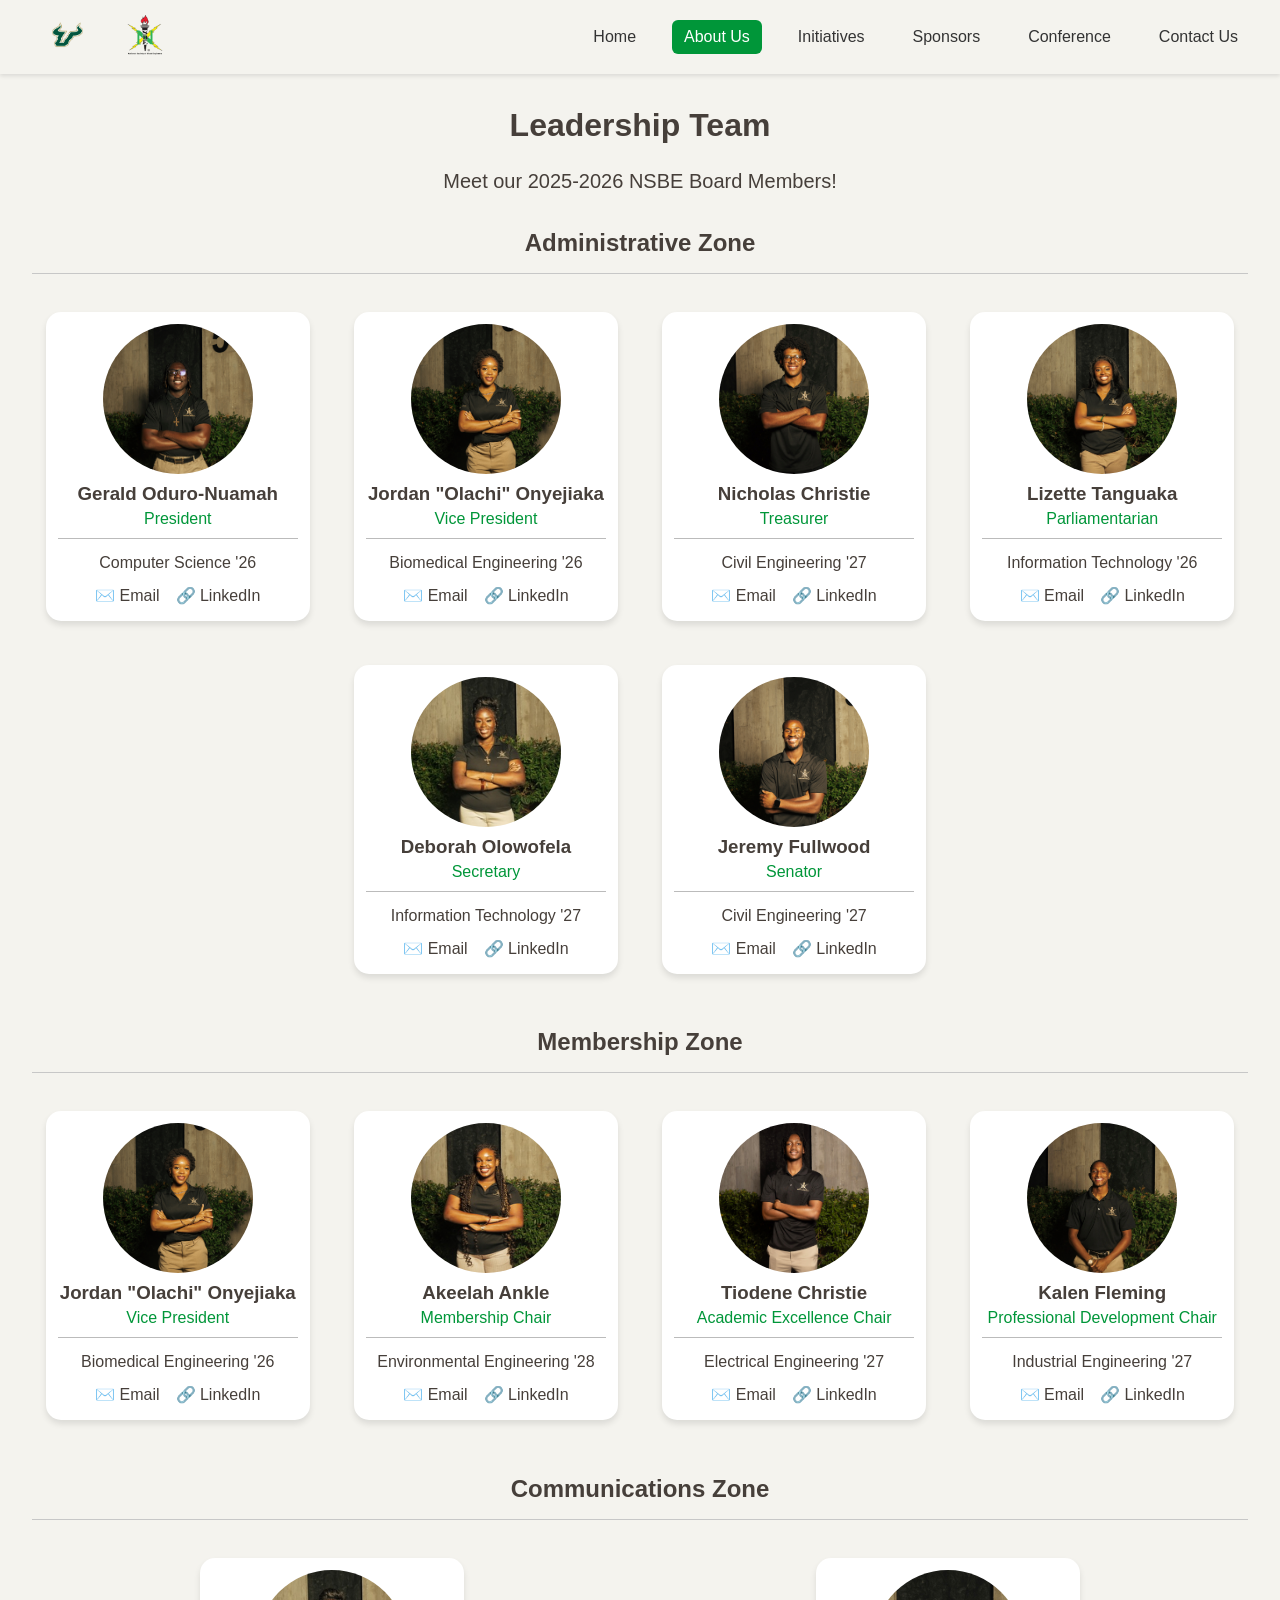
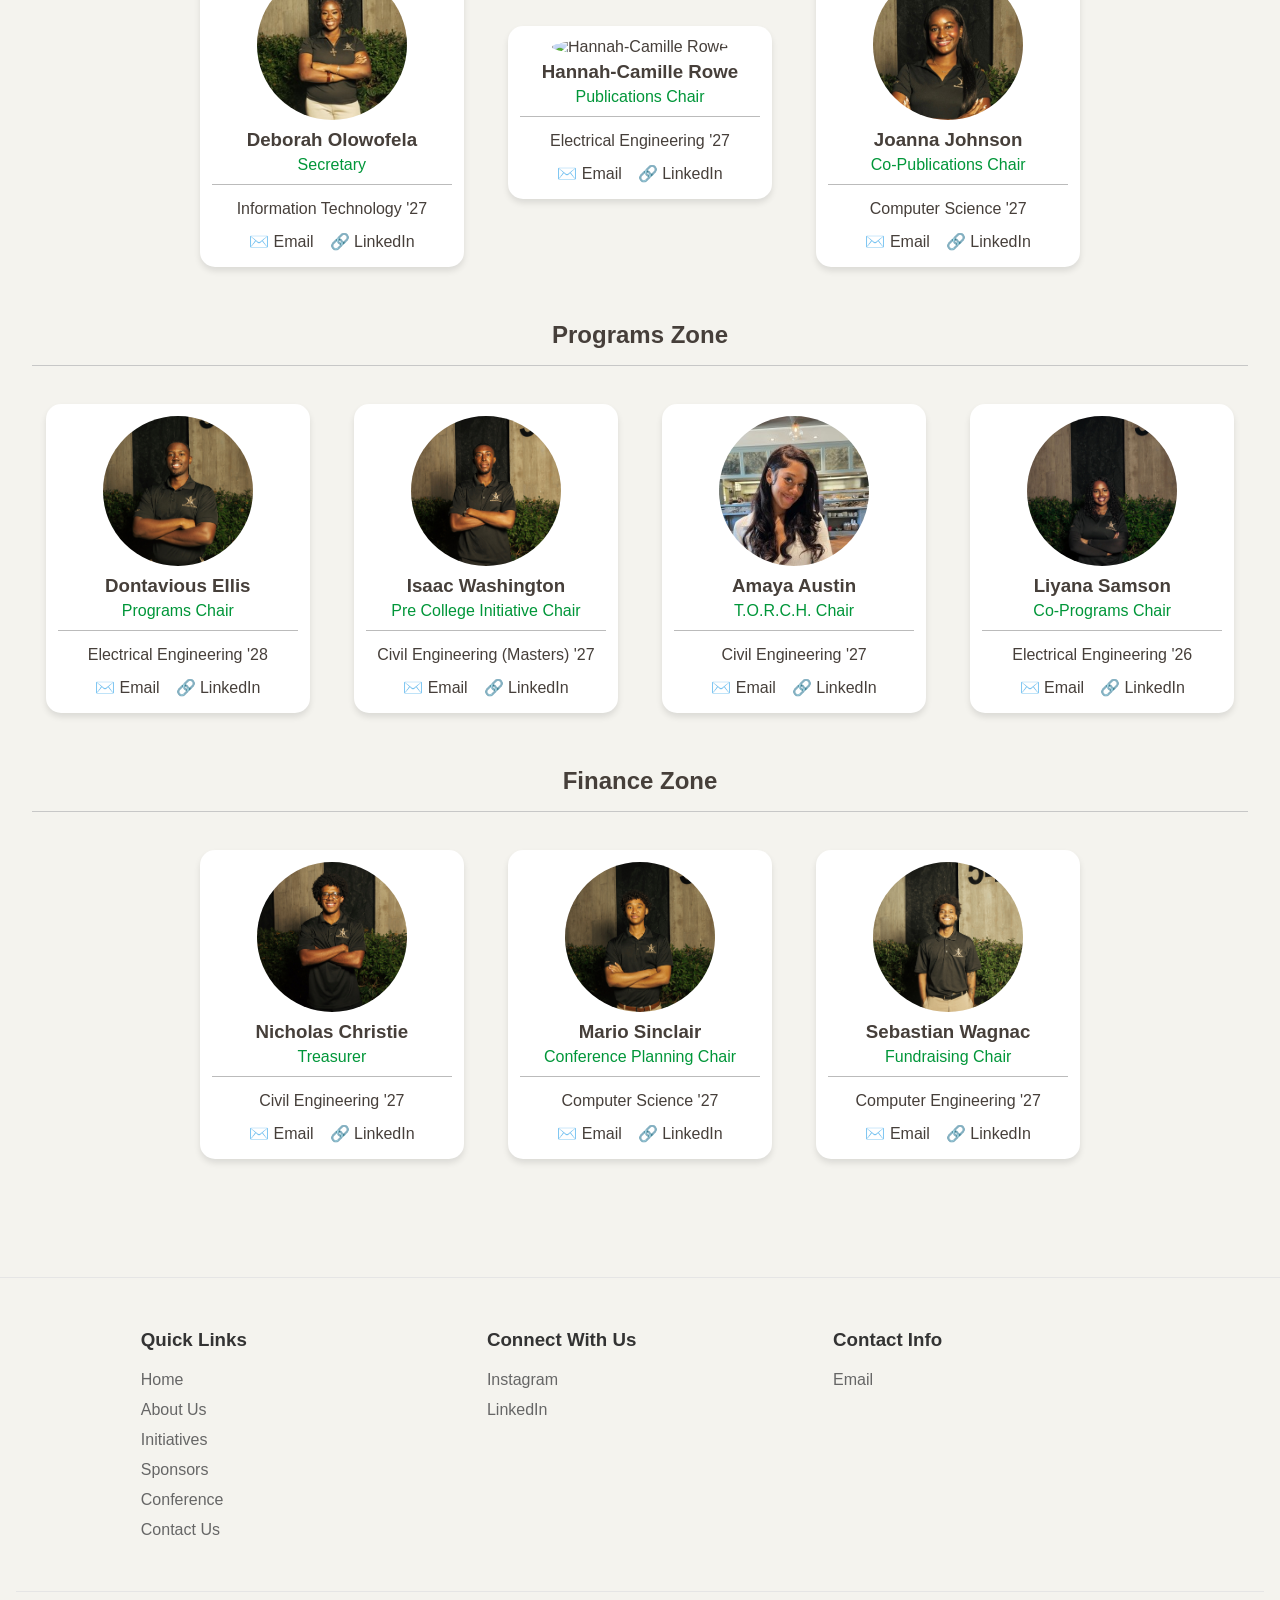
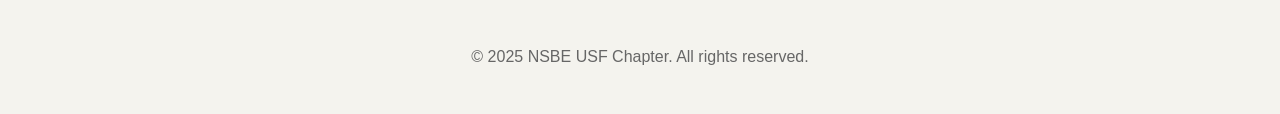
==== about/index.html @ 12976d5d "Initialize USF NSBE website" ====
<!DOCTYPE html>
<html lang="en">
<head>
    <meta charset="UTF-8">
    <meta name="viewport" content="width=device-width, initial-scale=1.0">
    <meta name="description" content="Meet the dedicated leadership team of USF NSBE chapter. Learn about our executive board members, their backgrounds, and commitment to fostering engineering excellence and community impact.">
    <title>About Us | USF NSBE</title>
    
    <!-- Essential SEO Meta Tags -->
    <meta name="keywords" content="USF NSBE leadership, NSBE executive board, University of South Florida engineering, black engineers leadership, engineering student organization, Tampa Bay engineering students, NSBE chapter officers">
    <meta name="author" content="USF NSBE Chapter">
    <meta name="robots" content="index, follow">
    
    <!-- Open Graph Tags for Social Media -->
    <meta property="og:title" content="About Us | USF NSBE">
    <meta property="og:description" content="Meet the dedicated leadership team of USF NSBE chapter. Learn about our executive board members, their backgrounds, and commitment to fostering engineering excellence and community impact.">
    <meta property="og:image" content="https://www.usfnsbe.com/images/nsbelogo.png">
    <meta property="og:url" content="https://www.usfnsbe.com/about/">
    <meta property="og:type" content="website">
    <meta property="og:site_name" content="USF NSBE">
    
    <link rel="stylesheet" href="../css/style.css">
    <link rel="icon" href="../images/nsbelogo.png">
    <link rel="canonical" href="https://www.usfnsbe.com/about/">
</head>
<body>

    <!-- Skip Navigation for Accessibility -->
    <a href="#main-content" class="skip-link">Skip to main content</a>

    <!-- Header with Navigation -->
    <header>
        <div class="logo">
            <a href="/" aria-label="Go to USF NSBE homepage"><img src="../images/usflogo.png" alt="University of South Florida Logo" fetchpriority="high"></a>
        </div>
        <div class="logo">
            <a href="/" aria-label="Go to USF NSBE homepage"><img src="../images/nsbelogo.png" alt="National Society of Black Engineers Logo" fetchpriority="high"></a>
        </div>
        <nav aria-label="Main navigation">
            <ul class="desktop-nav">
                <li><a href="/">Home</a></li>
                <li><a href="/about/" class="active" aria-current="page">About Us</a></li>
                <li><a href="/initiatives/">Initiatives</a></li>
                <li><a href="/sponsors/">Sponsors</a></li>
                <li><a href="/conference/">Conference</a></li>
                <li><a href="/contact/">Contact Us</a></li>
            </ul>

            <div class="mobile-menu-toggle" id="burgerToggle" role="button" aria-label="Toggle navigation menu" tabindex="0" aria-expanded="false">
                <div class="hamburger-lines">
                    <span class="line line-top"></span>
                    <span class="line line-middle"></span>
                    <span class="line line-bottom"></span>
                </div>
            </div>

            <div class="nav-menu" id="mobileMenu" aria-hidden="true">
                <ul>
                    <li><a href="/">Home</a></li>
                    <li><a href="/about/" class="active" aria-current="page">About Us</a></li>
                    <li><a href="/initiatives/">Initiatives</a></li>
                    <li><a href="/sponsors/">Sponsors</a></li>
                    <li><a href="/conference/">Conference</a></li>
                    <li><a href="/contact/">Contact Us</a></li>
                </ul>
            </div>
        </nav>
    </header>

    <!-- Team Members -->
    <main id="main-content">
        <section class="team" aria-label="USF NSBE Leadership Team">
            <div class="team-heading">
                <h1>Leadership Team</h1>
                <p class="heading">Meet our 2025-2026 NSBE Board Members!</p>
            </div>
            <div class="team-container">
                <h2 class="zone-title">Administrative Zone</h2>
                <div class="zone" role="region" aria-label="Administrative Leadership">  
                    <div class="team-member lead">
                        <div class="member-image">
                            <img src="images/1.jpg" alt="Gerald Oduro-Nuamah" class="member-img" loading="lazy">
                        </div>
                        <div class="member-info">
                            <h3 class="member-name">Gerald Oduro-Nuamah</h3>
                            <p class="member-title">President</p>
                            <p class="member-bio">
                                Computer Science '26
                            </p>        
                            <div class="member-icons">
                                <a href="mailto:president.usf.nsbe@gmail.com" aria-label="Email Gerald Oduro-Nuamah">
                                    <div class="member-icon">✉️ Email</div>
                                </a>
                                <a href="https://www.linkedin.com/in/geraldoduro/" target="_blank" rel="noopener noreferrer" aria-label="Gerald Oduro-Nuamah's LinkedIn profile">
                                    <div class="member-icon">🔗 LinkedIn</div>
                                </a>
                            </div>
                        </div>  
                    </div>
                    <div class="team-member">
                        <div class="member-image">
                            <img src="images/3.jpg" alt="Jordan Onyejiaka" class="member-img" loading="lazy">
                        </div>
                        <div class="member-info">
                            <h3 class="member-name">Jordan "Olachi" Onyejiaka</h3>
                            <p class="member-title">Vice President</p>
                            <p class="member-bio">
                                Biomedical Engineering '26
                            </p>
                            <div class="member-icons">
                                <a href="mailto:vicepresident.usf.nsbe@gmail.com" aria-label="Email Olachi Onyejiaka">
                                    <div class="member-icon">✉️ Email</div>
                                </a>
                                <a href="https://www.linkedin.com/in/jordanonyejiaka/" target="_blank" rel="noopener noreferrer" aria-label="Olachi Onyejiaka's LinkedIn profile">
                                    <div class="member-icon">🔗 LinkedIn</div>
                                </a>
                            </div>     
                        </div>
                    </div>
                    <div class="team-member">
                        <div class="member-image">
                            <img src="images/4.jpg" alt="Nicholas Christie" class="member-img" loading="lazy">
                        </div>
                        <div class="member-info">
                            <h3 class="member-name">Nicholas Christie</h3>
                            <p class="member-title">Treasurer</p>
                            <p class="member-bio">
                                Civil Engineering '27 
                            </p>  
                            <div class="member-icons">
                                <a href="mailto:treasurer.usf.nsbe@gmail.com" aria-label="Email Nicholas Christie">
                                    <div class="member-icon">✉️ Email</div>
                                </a>
                                <a href="https://www.linkedin.com/in/-nicholas-christie-/" target="_blank" rel="noopener noreferrer" aria-label="Nicholas Christie's LinkedIn profile">
                                    <div class="member-icon">🔗 LinkedIn</div>
                                </a>
                            </div>         
                        </div>  
                    </div>
                    <div class="team-member">
                        <div class="member-image">
                            <img src="images/5.jpg" alt="Lizette Tanguaka" class="member-img" loading="lazy">
                        </div>
                        <div class="member-info">
                            <h3 class="member-name">Lizette Tanguaka</h3>
                            <p class="member-title">Parliamentarian</p>
                            <p class="member-bio">
                                Information Technology '26
                            </p>  
                            <div class="member-icons">
                                <a href="mailto:parliamentarian.usf.nsbe@gmail.com" aria-label="Email Lizette Tanguaka">
                                    <div class="member-icon">✉️ Email</div>
                                </a>
                                <a href="https://www.linkedin.com/in/lizettetanguaka/" target="_blank" rel="noopener noreferrer" aria-label="Lizette Tanguaka's LinkedIn profile">
                                    <div class="member-icon">🔗 LinkedIn</div>
                                </a>
                            </div>      
                        </div>  
                    </div>
                    <div class="team-member">
                        <div class="member-image">
                            <img src="images/14.jpeg" alt="Deborah Olowofela" class="member-img" loading="lazy">
                        </div>
                        <div class="member-info">
                            <h3 class="member-name">Deborah Olowofela</h3>
                            <p class="member-title">Secretary</p>
                            <p class="member-bio">
                                Information Technology '27 
                            </p>  
                            <div class="member-icons">
                                <a href="mailto:secretary.usf.nsbe@gmail.com" aria-label="Email Deborah Olowofela">
                                    <div class="member-icon">✉️ Email</div>
                                </a>
                                <a href="https://www.linkedin.com/in/deboraholowofela/" target="_blank" rel="noopener noreferrer" aria-label="Deborah Olowofela's LinkedIn profile">
                                    <div class="member-icon">🔗 LinkedIn</div>
                                </a>
                            </div>          
                        </div>  
                    </div>
                    <div class="team-member">
                        <div class="member-image">
                            <img src="images/6.jpg" alt="Jeremy Fullwood" class="member-img" loading="lazy">
                        </div>
                        <div class="member-info">
                            <h3 class="member-name">Jeremy Fullwood</h3>
                            <p class="member-title">Senator</p>
                            <p class="member-bio">
                                Civil Engineering '27
                            </p>      
                            <div class="member-icons">
                                <a href="mailto:mccambassador.usf.nsbe@gmail.com" aria-label="Email Jeremy Fullwood">
                                    <div class="member-icon">✉️ Email</div>
                                </a>
                                <a href="https://www.linkedin.com/in/jeremy-fullwood-5608a6247/" target="_blank" rel="noopener noreferrer" aria-label="Jeremy Fullwood's LinkedIn profile">
                                    <div class="member-icon">🔗 LinkedIn</div>
                                </a>
                            </div>              
                        </div>  
                    </div>
                </div>
                <h2 class="zone-title">Membership Zone</h2>
                <div class="zone" role="region" aria-label="Membership Leadership">
                    <div class="team-member lead">
                        <div class="member-image">
                            <img src="images/3.jpg" alt="Olachi Onyejiaka" class="member-img" loading="lazy">
                        </div>
                        <div class="member-info">
                            <h3 class="member-name">Jordan "Olachi" Onyejiaka</h3>
                            <p class="member-title">Vice President</p>
                            <p class="member-bio">
                                Biomedical Engineering '26
                            </p>
                            <div class="member-icons">
                                <a href="mailto:vicepresident.usf.nsbe@gmail.com" aria-label="Email Olachi Onyejiaka">
                                    <div class="member-icon">✉️ Email</div>
                                </a>
                                <a href="https://www.linkedin.com/in/jordanonyejiaka/" target="_blank" rel="noopener noreferrer" aria-label="Olachi Onyejiaka's LinkedIn profile">
                                    <div class="member-icon">🔗 LinkedIn</div>
                                </a>
                            </div>     
                        </div>
                    </div>
                    <div class="team-member">
                        <div class="member-image">
                            <img src="images/8.jpeg" alt="Akeelah Ankle" class="member-img" loading="lazy">
                        </div>
                        <div class="member-info">
                            <h3 class="member-name">Akeelah Ankle</h3>
                            <p class="member-title">Membership Chair</p>
                            <p class="member-bio">
                                Environmental Engineering '28
                            </p>   
                            <div class="member-icons">
                                <a href="mailto:membership.usf.nsbe@gmail.com" aria-label="Email Akeelah Ankle">
                                    <div class="member-icon">✉️ Email</div>
                                </a>
                                <a href="https://www.linkedin.com/in/akeelah-ankle-3390b934b/" target="_blank" rel="noopener noreferrer" aria-label="Akeelah Ankle's LinkedIn profile">
                                    <div class="member-icon">🔗 LinkedIn</div>
                                </a>
                            </div>
                        </div>  
                    </div>
                    <div class="team-member">
                        <div class="member-image">
                            <img src="images/15.jpg" alt="Tiodene Christie" class="member-img" loading="lazy">
                        </div>
                        <div class="member-info">
                            <h3 class="member-name">Tiodene Christie</h3>
                            <p class="member-title">Academic Excellence Chair</p>
                            <p class="member-bio">
                                Electrical Engineering '27 
                            </p>        
                            <div class="member-icons">
                                <a href="mailto:academicexcellence.usf.nsbe@gmail.com" aria-label="Email Tiodene Christie">
                                    <div class="member-icon">✉️ Email</div>
                                </a>
                                <a href="https://www.linkedin.com/in/tiodene-christie-b55aa1294/" target="_blank" rel="noopener noreferrer" aria-label="Tiodene Christie's LinkedIn profile">
                                    <div class="member-icon">🔗 LinkedIn</div>
                                </a>
                            </div>             
                        </div>  
                    </div>
                    <div class="team-member">
                        <div class="member-image">
                            <img src="images/9.jpg" alt="Kalen Fleming" class="member-img" loading="lazy">
                        </div>
                        <div class="member-info">
                            <h3 class="member-name">Kalen Fleming</h3>
                            <p class="member-title">Professional Development Chair</p>
                            <p class="member-bio">
                                Industrial Engineering '27
                            </p> 
                            <div class="member-icons">
                                <a href="mailto:professional.devchair.usf.nsbe@gmail.com" aria-label="Email Kalen Fleming">
                                    <div class="member-icon">✉️ Email</div>
                                </a>
                                <a href="https://www.linkedin.com/in/kalenfleming/" target="_blank" rel="noopener noreferrer" aria-label="Kalen Fleming's LinkedIn profile">
                                    <div class="member-icon">🔗 LinkedIn</div>
                                </a>
                            </div>              
                        </div>  
                    </div> 
                </div>
                <h2 class="zone-title">Communications Zone</h2>
                <div class="zone" role="region" aria-label="Communications Leadership">
                    <div class="team-member lead">
                        <div class="member-image">
                            <img src="images/14.jpeg" alt="Deborah Olowofela" class="member-img" loading="lazy">
                        </div>
                        <div class="member-info">
                            <h3 class="member-name">Deborah Olowofela</h3>
                            <p class="member-title">Secretary</p>
                            <p class="member-bio">
                                Information Technology '27 
                            </p>  
                            <div class="member-icons">
                                <a href="mailto:secretary.usf.nsbe@gmail.com" aria-label="Email Deborah Olowofela">
                                    <div class="member-icon">✉️ Email</div>
                                </a>
                                <a href="https://www.linkedin.com/in/deboraholowofela/" target="_blank" rel="noopener noreferrer" aria-label="Deborah Olowofela's LinkedIn profile">
                                    <div class="member-icon">🔗 LinkedIn</div>
                                </a>
                            </div>          
                        </div>  
                    </div>
                    <div class="team-member">
                        <div class="member-image">
                            <img src="images/13.jpeg" alt="Hannah-Camille Rowe" class="member-img" loading="lazy">
                        </div>
                        <div class="member-info">
                            <h3 class="member-name">Hannah-Camille Rowe</h3>
                            <p class="member-title">Publications Chair</p>
                            <p class="member-bio">
                                Electrical Engineering '27
                            </p>   
                            <div class="member-icons">
                                <a href="mailto:publications.usf.nsbe@gmail.com" aria-label="Email Hannah-Camille Rowe">
                                    <div class="member-icon">✉️ Email</div>
                                </a>
                                <a href="https://www.linkedin.com/in/hannah-camillerowe/" target="_blank" rel="noopener noreferrer" aria-label="Hannah-Camille Rowe's LinkedIn profile">
                                    <div class="member-icon">🔗 LinkedIn</div>
                                </a>
                            </div>
                        </div>  
                    </div>
                    <div class="team-member">
                        <div class="member-image">
                            <img src="images/16.jpeg" alt="Joanna Johnson" class="member-img" loading="lazy">
                        </div>
                        <div class="member-info">
                            <h3 class="member-name">Joanna Johnson</h3>
                            <p class="member-title">Co-Publications Chair</p>
                            <p class="member-bio">
                                Computer Science '27
                            </p>
                            <div class="member-icons">
                                <a href="mailto:publications.usf.nsbe@gmail.com" aria-label="Email Joanna Johnson">
                                    <div class="member-icon">✉️ Email</div>
                                </a>
                                <a href="https://www.linkedin.com/in/joanna-j-2b6681280/" target="_blank" rel="noopener noreferrer" aria-label="Joanna Johnson's LinkedIn profile">
                                    <div class="member-icon">🔗 LinkedIn</div>
                                </a>
                            </div>
                        </div>  
                    </div>
                </div>
                <h2 class="zone-title">Programs Zone</h2>
                <div class="zone" role="region" aria-label="Programs Leadership">
                    <div class="team-member lead">
                        <div class="member-image">
                            <img src="./images/10.jpg" alt="Dontavious Ellis" class="member-img" loading="lazy">
                        </div>
                        <div class="member-info">
                            <h3 class="member-name">Dontavious Ellis</h3>
                            <p class="member-title">Programs Chair</p>
                            <p class="member-bio">
                                Electrical Engineering '28
                            </p>   
                            <div class="member-icons">
                                <a href="mailto:programs.usf.nsbe@gmail.com" aria-label="Email Dontavious Ellis">
                                    <div class="member-icon">✉️ Email</div>
                                </a>
                                <a href="https://www.linkedin.com/in/dontavious-ellis-62454631b/" target="_blank" rel="noopener noreferrer" aria-label="Dontavious Ellis's LinkedIn profile">
                                    <div class="member-icon">🔗 LinkedIn</div>
                                </a>
                            </div>                
                        </div>  
                    </div>                    
                    <div class="team-member">
                        <div class="member-image">
                            <img src="images/2.jpg" alt="Isaac Washington" class="member-img" loading="lazy">
                        </div>
                        <div class="member-info">
                            <h3 class="member-name">Isaac Washington</h3>
                            <p class="member-title">Pre College Initiative Chair</p>
                            <p class="member-bio">
                                Civil Engineering (Masters) '27 
                            </p>
                            <div class="member-icons">
                                <a href="mailto:pci.usf.nsbe@gmail.com" aria-label="Email Isaac Washington">
                                    <div class="member-icon">✉️ Email</div>
                                </a>
                                <a href="https://www.linkedin.com/in/isaacbw/" target="_blank" rel="noopener noreferrer" aria-label="Isaac Washington's LinkedIn profile">
                                    <div class="member-icon">🔗 LinkedIn</div>
                                </a>
                            </div>
                        </div>  
                    </div>
                    <div class="team-member">
                        <div class="member-image">
                            <img src="images/11.jpg" alt="Amaya Austin" class="member-img" loading="lazy">
                        </div>
                        <div class="member-info">
                            <h3 class="member-name">Amaya Austin</h3>
                            <p class="member-title">T.O.R.C.H. Chair</p>
                            <p class="member-bio">
                                Civil Engineering '27
                            </p>             
                            <div class="member-icons">
                                <a href="mailto:Torch.usf.nsbe@gmail.com" aria-label="Email Amaya Austin">
                                    <div class="member-icon">✉️ Email</div>
                                </a>
                                <a href="https://www.linkedin.com/in/amaya-austin-077a0a267/" target="_blank" rel="noopener noreferrer" aria-label="Amaya Austin's LinkedIn profile">
                                    <div class="member-icon">🔗 LinkedIn</div>
                                </a>
                            </div>        
                        </div>  
                    </div>
                    <div class="team-member">
                        <div class="member-image">
                            <img src="images/17.jpg" alt="Liyana Samson" class="member-img" loading="lazy">
                        </div>
                        <div class="member-info">
                            <h3 class="member-name">Liyana Samson</h3>
                            <p class="member-title">Co-Programs Chair</p>
                            <p class="member-bio">
                                Electrical Engineering '26
                            </p>   
                            <div class="member-icons">
                                <a href="mailto:program.usf.nsbe@gmail.com" aria-label="Email Liyana Samson">
                                    <div class="member-icon">✉️ Email</div>
                                </a>
                                <a href="" aria-label="Liyana Samson's LinkedIn profile">
                                    <div class="member-icon">🔗 LinkedIn</div>
                                </a>
                            </div>          
                        </div>  
                    </div>     
                </div>
                </div>
                <h2 class="zone-title">Finance Zone</h2>
                <div class="zone" role="region" aria-label="Finance Leadership">
                    <div class="team-member lead">
                        <div class="member-image">
                            <img src="images/4.jpg" alt="Nicholas Christie" class="member-img" loading="lazy">
                        </div>
                        <div class="member-info">
                            <h3 class="member-name">Nicholas Christie</h3>
                            <p class="member-title">Treasurer</p>
                            <p class="member-bio">
                                Civil Engineering '27 
                            </p>  
                            <div class="member-icons">
                                <a href="mailto:treasurer.usf.nsbe@gmail.com" aria-label="Email Nicholas Christie">
                                    <div class="member-icon">✉️ Email</div>
                                </a>
                                <a href="https://www.linkedin.com/in/-nicholas-christie-/" target="_blank" rel="noopener noreferrer" aria-label="Nicholas Christie's LinkedIn profile">
                                    <div class="member-icon">🔗 LinkedIn</div>
                                </a>
                            </div>         
                        </div>  
                    </div>
                    <div class="team-member">
                        <div class="member-image">
                            <img src="images/7.jpg" alt="Mario Sinclair" class="member-img" loading="lazy">
                        </div>
                        <div class="member-info">
                            <h3 class="member-name">Mario Sinclair</h3>
                            <p class="member-title">Conference Planning Chair</p>
                            <p class="member-bio">
                                Computer Science '27
                            </p>           
                            <div class="member-icons">
                                <a href="mailto:conferenceplanning.usf.nsbe@gmail.com" aria-label="Email Mario Sinclair">
                                    <div class="member-icon">✉️ Email</div>
                                </a>
                                <a href="https://www.linkedin.com/in/mario-sinclair/" target="_blank" rel="noopener noreferrer" aria-label="Mario Sinclair's LinkedIn profile">
                                    <div class="member-icon">🔗 LinkedIn</div>
                                </a>
                            </div>         
                        </div>  
                    </div>
                    <div class="team-member">
                        <div class="member-image">
                            <img src="images/12.jpg" alt="Sebastian Wagnac" class="member-img" loading="lazy">
                        </div>
                        <div class="member-info">
                            <h3 class="member-name">Sebastian Wagnac</h3>
                            <p class="member-title">Fundraising Chair</p>
                            <p class="member-bio">
                                Computer Engineering '27 
                            </p>  
                            <div class="member-icons">
                                <a href="mailto:fundraisingchair.usf.nsbe@gmail.com" aria-label="Email Sebastian Wagnac">
                                    <div class="member-icon">✉️ Email</div>
                                </a>
                                <a href="https://www.linkedin.com/in/sebastianwagnac1/" target="_blank" rel="noopener noreferrer" aria-label="Sebastian Wagnac's LinkedIn profile">
                                    <div class="member-icon">🔗 LinkedIn</div>
                                </a>
                            </div>         
                        </div>  
                    </div>
                </div>
            </section>

    </main>

    <footer class="modern-footer">
        <div class="footer-container">
            <div class="footer-section">
                <h3>Quick Links</h3>
                <ul>
                    <li><a href="/">Home</a></li>
                    <li><a href="/about/" class="active" aria-current="page">About Us</a></li>
                    <li><a href="/initiatives/">Initiatives</a></li>
                    <li><a href="/sponsors/">Sponsors</a></li>
                    <li><a href="/conference/">Conference</a></li>
                    <li><a href="/contact/">Contact Us</a></li>
                </ul>
            </div>
            
            <div class="footer-section">
                <h3>Connect With Us</h3>
                <div class="social-links">
                    <a href="https://www.instagram.com/usfnsbe" target="_blank" rel="noopener noreferrer" class="social-link" aria-label="Follow us on Instagram">
                        <span>Instagram</span>
                    </a>
                    <a href="https://www.linkedin.com/company/nsbe-usf-chapter" target="_blank" rel="noopener noreferrer" class="social-link" aria-label="Connect with us on LinkedIn">
                        <span>LinkedIn</span>
                    </a>
                </div>
            </div>
    
            <div class="footer-section">
                <h3>Contact Info</h3>
                <div class="contact-details">
                    <a href="mailto:vicepresident.usf.nsbe@gmail.com" target="_blank" rel="noopener noreferrer" class="social-link" aria-label="Email us">
                        <span>Email</span>
                    </a>
                </div>
            </div>
        </div>
        <div class="footer-bottom">
            <p>&copy; 2025 NSBE USF Chapter. All rights reserved.</p>
        </div>
    </footer>
    <script src="/js/menu.js" defer></script>
</body>
</html>
---- css/style.css ----
@import url('https://fonts.googleapis.com/css2?family=Inter:wght@400;500;600;700&display=swap');

/* General Styles */
html {
    font-size: 16px;
}

p {
    font-size: 1rem;
}

h1 {
    font-size: 2rem;
}

h2 {
    font-size: 1.5rem;
}

body {
    margin: 0;
    padding: 0;
    font-family: 'Roboto', -apple-system, BlinkMacSystemFont, 'Segoe UI', 'Oxygen', 'Ubuntu', 'Cantarell', 'Fira Sans', 'Droid Sans', 'Helvetica Neue', sans-serif;
    color: #463F3A;
    background-color: #F4F3EE;
}

a {
    text-decoration: none;
    color: #463F3A;
}

.heading{
    font-size: 1.25rem;
    text-align: center;
}

/* Accessibility - Skip Link */
.skip-link {
    position: absolute;
    top: -40px;
    left: 6px;
    background: #333;
    color: white;
    padding: 8px;
    text-decoration: none;
    border-radius: 4px;
    z-index: 1000;
    transition: top 0.3s;
}

.skip-link:focus {
    top: 6px;
}


/* Header */
header {
    display: flex;
    align-items: center;
    padding: 15px 30px;
    background-color: #F4F3EE;
    box-shadow: 0 2px 4px rgba(0,0,0,0.1);
    width: 100%;
    box-sizing: border-box;
    position: fixed;
    top: 0;
    left: 0;
    z-index: 100;
}


.logo img {
    height: 40px;
    margin-right: 20px;
}

nav {
    margin-left: auto;
}

nav ul {
    list-style: none;
    display: flex;
    margin: 0;
    padding: 0;
}

nav li {
    display: flex;
    align-items: center;
}

nav a {
    text-decoration: none;
    color: #333; /* Dark gray for text */
    font-weight: 500;
    padding: 8px 12px;
    border-radius: 4px;
    transition: all 0.3s ease;
}

nav a:hover, nav a.active {
    background-color: #333; /* Dark gray for hover/active state */
    color: #fff;
}

/* Desktop Navigation Links */
.desktop-nav {
    display: none; /* hidden by default */
    gap: 1.5rem; /* space-x-6 */
}

.desktop-nav a {
    border-radius: 0.375rem; /* rounded-md */
    padding: 0.5rem 0.75rem; /* px-3 py-2 */
    transition: background-color 0.3s ease; /* transition duration-300 */
}

 /* Mobile Burger Menu Icon */
.mobile-menu-toggle {
    display: flex; /* flex */
    flex-direction: column;
    justify-content: space-between;
    width: 2rem; /* w-8 */
    height: 1.5rem; /* h-6 */
    cursor: pointer;
    z-index: 50; /* z-50 */
}

.hamburger-lines .line {
    display: block;
    height: 0.25rem; /* h-1 */
    background-color: #009639; /* bg-white */
    border-radius: 100px; /* rounded-full */
    margin: 3px;
    transition: all 0.3s ease-in-out;
}

/* Transform lines when menu is open */
.mobile-menu-toggle.menu-open .line-top {
    transform: translateY(8.5px) rotate(45deg);
}
.mobile-menu-toggle.menu-open .line-middle {
    opacity: 0;
}
.mobile-menu-toggle.menu-open .line-bottom {
    transform: translateY(-5px) rotate(-45deg);
}

/* Mobile Navigation Menu */
.nav-menu {
    position: fixed;
    top: 4.5rem;
    right: 0;
    width: 10rem; /* w-64 */
    color: #fff;
    background-color: #F4F3EE;
    box-shadow: -4px 0 6px -1px rgba(0, 0, 0, 0.1), -2px 0 4px -1px rgba(0, 0, 0, 0.06); /* shadow-lg */
    transform: translateX(100%); /* Initially off-screen */
    transition: transform 0.3s ease-in-out; /* Smooth slide transition */
    z-index: 40; /* z-40 */
    padding: 0.5rem; /* p-6 */
    display: flex;
    
    gap: 1rem; /* space-y-4 */
    border-top-left-radius: 0.5rem; /* rounded-l-lg */
    border-bottom-left-radius: 0.5rem; /* rounded-l-lg */
}

/* Slide in menu when menu is open */
.nav-menu.menu-open {
    transform: translateX(0);
}

.nav-menu a {
    border-radius: 0.375rem; /* rounded-md */
    padding: 0.5rem 1rem; /* px-4 py-2 */
    transition: background-color 0.3s ease; /* transition duration-300 */
}

.nav-menu a:hover {
    background-color: #009639; /* hover:bg-gray-700 */
}

@media (min-width: 1130px) { /* md breakpoint */
    .desktop-nav {
        display: flex; /* Show desktop nav */
    }
    .mobile-menu-toggle {
        display: none; /* Hide burger icon */
    }
    .nav-menu {
        /* Hide mobile menu on desktop */
        display: none;
    }
    .main-content {
        padding: 2rem; /* Adjust for larger screens */
    }
}
/* Mobile Burger Menu Icon END*/
/* Header End */


/* Highlights Section */
.highlights {
    display: flex;
    justify-content: space-around;
    height: 30%;
    padding: 50px 20px;
}

.highlight {
    width: 25%;
    padding: 20px;
    text-align: center;
    background-color: #d3cfc6;
    border-radius: 15px;
}
.highlight h2{
    margin: 10px 0px;
}

@media (max-width: 800px) {
    .highlights {
        height: auto;
        margin-bottom: 30px;
    }
}

/* Frontpage Carousel Start */
.swiper {
    width: 40rem;
    height: 22rem;
    border-radius: 0.75rem;
    box-shadow: 0 20px 25px -5px rgba(0,0,0,0.1), 0 10px 10px -5px rgba(0,0,0,0.04);
}

@media (max-width: 800px) {
    .swiper {
        width: 100%;
        height: 15rem;
    }

    .swiper-slide img {
        width: 100%;
        height: 100%;
        object-fit: cover; 
    }
}

.highlight-image {
    width: 100%;
    height: 100%;
    object-fit: cover;
}

.swiper-button-next,
.swiper-button-prev {
    color: #009639 !important;
}

.swiper-pagination-bullet {
    background-color: var(--color-carousel-pagination); 
}

.swiper-pagination-bullet-active {
    background-color: #009639 !important; 
    opacity: 1;
}   

/* Frontpage Carousel End */

/* Hero Section */
.hero {
    background-size: cover;
    background-position: center;
    padding: 0px 20px;
    margin: auto;
    text-align: center;
    width: 80%;
}

.button {
    display: inline-block;
    background-color: #009639;
    color: white;
    padding: 0.6rem 0.8rem;
    text-decoration: none;
    border-radius: 50px;
    font-weight: 600;
    margin: 0px 10px;
    transition: transform 0.3s ease, box-shadow 0.3s ease;
}
.button:hover {
    transform: translateY(-3px);
}


/* Footer */
footer {
    padding: 20px;
    display: flex;
    justify-content: space-around;
}

.footer-links ul {
    list-style: none;
}

.footer-links a {
    text-decoration: none;
    color: #333;
    
}

.social-media a {
    margin: 0 10px;
    text-decoration: none;
}

.contact-info p {
    margin: 5px 0;
}

/* Responsive Design */
@media (max-width: 1130px) {
    nav ul {
        flex-direction: column;
    }


}

nav a:hover, nav a.active {
    background-color: #009639;
    color: #fff;
}

.body {
    display: flex;
    flex-direction: column;
    margin: 0;
    align-items: center;
    justify-content: center;
    height: 100vh;
    width: 100vw;
}

.highlight{
    display: flex;
    flex-direction: column;
    align-items: center;
    justify-content: center;
}

.highlight-text {
    max-width: 300px;
    margin: 15px;
}

.hero-image-container {
    max-width: 100vw; /* Or your desired maximum width */
    box-sizing: border-box;
    margin-top: 70px;
}

.hero-image-container img {
    width: 100%;
    height: auto;
    display: block;
    max-height: 95vh;
    object-fit: cover;
}

.hero-image-container .img-banner{
    width: 30%;
    margin: auto;
    padding: 1rem 3rem;
    max-height: 95vh; /* Optional: set a maximum height if needed */
    object-fit: cover;
}

@media (max-width: 768px) {
    .hero-image-container .img-banner {
        width: 60%;
    }
}

.modern-footer {
    border-top: 1px solid #e5e5e5;
    padding: 2rem 1rem;
    display: flex;
    justify-content: center;
    flex-direction: column;
    align-items: center;
}

.footer-container {
    display: flex;
    justify-content: space-evenly;
    text-align: left;
    gap: 40px;
    width: 80%;
}

.footer-section {
    flex: 1;
}

.footer-section h3 {
    color: #333;
    font-weight: 600;
    margin-bottom: 20px;
    position: relative;
}

.footer-section ul {
    list-style: none;
    padding: 0;
    margin: 0;
}

.footer-section ul li {
    margin-bottom: 12px;
}

.footer-section ul li a {
    color: #666;    
    text-decoration: none;
    transition: color 0.3s ease;
}

.footer-section ul li a:hover {
    color: #E0AFA0;
}

.social-links {
    display: flex;
    flex-direction: column;
    gap: 12px;
}

.social-link {
    color: #666;
    text-decoration: none;
    transition: color 0.3s ease;
}

.social-link:hover {
    color: #E0AFA0;
}

.footer-bottom {
    text-align: center;
    padding-top: 40px;
    margin-top: 40px;
    border-top: 1px solid #e5e5e5;
    width: 100%;
}

.footer-bottom p {
    color: #666;
}

@media (max-width: 768px) {

    .footer-container {
        flex-direction: column;
        text-align: center;
        gap: 0rem;
    }

    .social-links {
        align-items: center;
    }
    
}

/* Conference Page Styling Start */

.conference-image-container {
    max-width: 100vw;
    box-sizing: border-box;
    margin-top: 70px;
}

.conference-image-container img {
    width: 100%;
    height: auto;
    display: block;
    max-height: 500px;
    object-fit: cover;
}

.conference-content p {
    width: 70%;
    margin: 40px auto;
}

.conference {
    background-size: cover;
    background-position: center;
    text-align: center;
}

.conference-highlight {
    display: flex;
    justify-content: center;
    flex-wrap: wrap;
    gap: 4rem;
}

.conference-highlight-inner-container {
    display: flex;
    flex-direction: column;
    align-items: center;
}

.conference-highlight-text {
    text-align: justify;
    width: 20rem;
}

.conference-map {
    width: 20rem;
    height: 20rem;
    border-radius: 10px;
}

.faq-heading {
    text-align: center;
}

.faq-accordion {
    width: 70%;
    margin: auto;
    margin-bottom: 50px;
    border-radius: 10px;
    border: 1px solid #8A817C;
    cursor: pointer;
}

.faq-accordion-item {
    padding: 0.7rem;
}
.faq-accordion-item:not(:last-child) {
    border-bottom: 1px solid #8A817C;
}

.faq-link {
    text-decoration: none;
    color: #003cef;
}

/* Conference Page Styling End */

/* About Us Page Styling Start */

.team {
    padding: 5rem 2rem;
}

.team-heading {
    text-align: center;
}

.team-container {
    margin: 0 auto;
}

.zone-title {
    margin: 0;
    text-align: center;
    padding: 1rem;
    border-bottom: 0.5px solid #c7c7c7;
}

.zone {
    display: flex; 
    align-items: center;
    justify-content: center;
    flex-wrap: wrap;
    gap: 2rem;
    margin: 2rem 0rem; 
}

.team-member {
    background-color: white;
    display: flex;
    flex-direction: column;
    justify-content: center;
    align-items: center;
    text-align: center;
    margin: 0.5%;
    width: 15rem;
    padding: 10px;
    border-radius: 15px;
    box-shadow: 0 4px 6px rgba(0, 0, 0, 0.1);
    border: 2px solid transparent;
    transition: transform 0.3s ease, box-shadow 0.3s ease, border-color 0.1s ease;
}
.team-member:hover {
    box-shadow: 0 10px 20px rgba(0, 0, 0, 0.15);
    border-color: #009639;
}

.lead:hover {
    border-color: #FFD100;
}


.member-img {
    width: 150px;
    height: 150px;
    object-fit: cover;
    border-radius: 50%;
}

.member-info {
    height: 50%;
    padding-top: 5px;
    width: 100%;
}

.member-name {
    margin: 0;
    padding-bottom: 5px;
}

.member-title {
    font-weight: 400;
    color: #009639;
    margin: 0;
    padding-bottom: 10px;
    border-bottom: 1px solid #5e5e5e6b;
}

.member-bio {
    margin: 0;
    padding: 15px 0px 10px 0px;
}

.member-icons {
    display: flex;
    justify-content: center;
    gap: 1rem;
}

.member-icon {
    cursor: pointer;
    transition: all 0.3s ease;
    display: flex;
    align-items: center;
    gap: 8px;
    padding: 4px 0;
    position: relative;
}

.member-icon::after {
    content: '';
    position: absolute;
    bottom: 0;
    left: 0;
    right: 0;
    height: 2px;
    background: #8A817C;
    transform: scaleX(0);
    transition: transform 0.3s ease;
}

.member-icon:hover::after {
    transform: scaleX(1);
}

.member-icon:hover {
    transform: translateY(-2px);
}

/* About Us Page Styling End */

/* WWAD Page Styling Start */

.wwad {
    padding: 74px 0;
    min-height: 100vh;
    text-align: center;
}

.wwad-content {
    max-width: 800px;
    margin: 0 auto;
}

.wwad-content h1 {
    margin-bottom: 20px;
}

.wwad-content p {
    margin-bottom: 30px;
}

.stats-row {
    display: grid;
    grid-template-columns: 1fr 1fr 1fr 1fr;
    place-items: center;
    margin: 40px 0;
}

.stat-item {
    text-align: center;
    display: flex;
    flex-direction: column;
}

.stat-number {
    font-size: 2.5rem;
    font-weight: bold;
    display: block;
    color: #009639;
}

.stat-label {
    font-size: 1rem;
    opacity: 0.9;
}

.initiatives {
    margin: auto;
}

.section-title {
    padding: 2rem;
    margin: 0px;
}

.initiatives-grid {
    display: flex;
    justify-content: center;
    align-items: center;
    flex-wrap: wrap;
    margin: auto;
    width: 70%;
    gap: 30px;
    margin-bottom: 40px;
}

@media (max-width: 800px){
    .initiatives-grid {
        display: flex;
        justify-content: center;
        align-items: center;
        flex-wrap: wrap;
    }
}

.initiative-card {
    background: white;
    width: 20rem;
    border-radius: 15px;
    padding: 1.25rem;
    box-shadow: 0 10px 30px rgba(0,0,0,0.1);
    transition: transform 0.3s ease, box-shadow 0.3s ease;
}

.initiative-card:hover {
    transform: translateY(-10px);
    box-shadow: 0 20px 40px rgba(0,0,0,0.15);
}

.initiative-icon {
    width: 60px;
    height: 60px;
    background: whitesmoke;
    border-radius: 50%;
    display: flex;
    align-items: center;
    justify-content: center;
    margin-bottom: 20px;
    color: white;
}

.initiative-card h3 {
    color: #E0AFA0;
    margin-bottom: 15px;
}

.initiative-list {
    list-style: none;
    text-align: left;
    margin-bottom: 20px;
}

.initiative-list{
    padding-left: 0;
}

.initiative-list li {
    padding: 0.5rem;
    padding-left: 20px;
    position: relative;
    color: #666;
}

.initiative-list li::before {
    content: '▶';
    position: absolute;
    left: 0;
    color: #E0AFA0;
}

@media (max-width: 800px) {

    .stats-row {
        grid-template-columns: 1fr 1fr;
    }

    .initiatives-grid {
        width: 90%;
    }
}

/* WWAD Us Page Styling End */

/* Sponsors Page Styling Start */

.container {
    padding: 2rem 0;
}

.sponsor-subtitle {
    text-align: center;
    color: #666;
    margin-bottom: 2rem;
    max-width: 600px;
    margin-left: auto;
    margin-right: auto;     
}

.sponsor-title {
    margin-bottom: 3rem;
}

.sponsor-grid {
    width: 70%;
    height: 100%;
    margin: auto;
}

.sponsor-row {
    display: flex;
    flex-wrap: wrap;
    justify-content: center;
    gap: 4rem;
}

.sponsor-logo {
    width: 40%;
    object-fit: contain;
}

.sponsor-content {
    max-width: 800px;
    margin: 0 auto;
}

.sponsor-content h1 {
    margin-bottom: 20px;
}

@media (max-width: 800px) {

    .sponsor-grid {
        width: 100%;
        height: 100%;
        margin: auto;
    }

    .sponsor-logo {
        width: 80%;
        object-fit: contain;
    }
    

    .sponsor-content {
        padding: 1rem;
    }

    .sponsor-subtitle {
        padding: 1rem;
    }

    .value-prop-grid {
        width: 90%;
    }
}


/* Sponsors Page Styling End */

/* Contact Page Styling Start */

.contacts-section {
    min-height: 100vh;
}

.socials-section {
    padding: 5rem 2rem;
    text-align: center;
    margin: auto;
}

@keyframes fade-in-down {
    from {
        opacity: 0;
        transform: translateY(-20px);
    }
    to {
        opacity: 1;
        transform: translateY(0);
    }
}

@keyframes fade-in-up {
    from {
        opacity: 0;
        transform: translateY(20px);
    }
    to {
        opacity: 1;
        transform: translateY(0);
    }
}

.social-grid {
    display: flex;
    justify-content: center;
    align-items: center;
    flex-wrap: wrap;
    gap: 2rem; 
}

.social-links-section {
    margin: auto;   
}

@media (max-width: 800px) {
    .social-grid { 
        display: grid; 
        justify-items: center;
        grid-template-columns: repeat(2, 1fr);
    }
}

/* Individual social link item */
.social-item {
    display: flex;
    flex-direction: column;
    align-items: center;
    width: 7rem;
    height: 7rem;
    padding: 1rem;
    border-radius: 0.5rem; /* rounded-lg */
    box-shadow: 0 4px 6px -1px rgba(0, 0, 0, 0.1), 0 2px 4px -1px rgba(0, 0, 0, 0.06); /* shadow-md */
    transition: all 0.3s ease-in-out; 
    transform: translateY(0);
    justify-content: space-evenly;
}

.social-item:hover {
    transform: translateY(-0.25rem); /* hover:-translate-y-1 */
    box-shadow: 0 10px 15px -3px rgba(0, 0, 0, 0.1), 0 4px 6px -2px rgba(0, 0, 0, 0.05); /* hover:shadow-lg */
}

.bulls-logo, .groupme-logo{
    width: 50px;
    height: 50px;
    object-fit: cover;
    border-radius: 15px;
}

/* Social icon styling */
.social-icon {
    font-size: 3rem; /* text-3xl */
    margin-bottom: 0.5rem; /* mb-2 */
    transition: color 0.3s ease-in-out; /* group-hover:text-... */
}

/* Social text styling */
.social-text {
    font-weight: 600; /* font-semibold */
}

/* Specific colors for each social item */
.social-item.bulls-connect { background-color: #d3ffcc; color: #007510; } /* bg-blue-50 text-blue-700 */
.social-item.bulls-connect:hover { background-color: #beffb4; } /* hover:bg-blue-100 */
.social-item.bulls-connect .social-icon:hover { color: #1d4ed8; } /* group-hover:text-blue-800 */

.social-item.instagram { background-color: #fdf2f8; color: #db2777; } /* bg-pink-50 text-pink-700 */
.social-item.instagram:hover { background-color: #fce7f3; } /* hover:bg-pink-100 */
.social-item.instagram .social-icon:hover { color: #be185d; } /* group-hover:text-pink-800 */

.social-item.linkedin { background-color: #eef2ff; color: #4f46e5; } /* bg-indigo-50 text-indigo-700 */
.social-item.linkedin:hover { background-color: #e0e7ff; } /* hover:bg-indigo-100 */
.social-item.linkedin .social-icon:hover { color: #3730a3; } /* group-hover:text-indigo-800 */

.social-item.groupme { background-color: #d8f5ff; color: #16abdd; } /* bg-gray-700 text-white */
.social-item.groupme:hover { background-color: #c6f0fe; } /* hover:bg-gray-800 */
.social-item.groupme .social-icon:hover { color: #fff; } /* group-hover:text-white */

.social-item.discord { background-color: #7289da; color: #fff; } /* bg-gray-700 text-white */
.social-item.discord:hover { background-color: rgb(91, 112, 189); } /* hover:bg-gray-800 */
.social-item.discord .social-icon:hover { color: #fff; } /* group-hover:text-white */

.social-item.email { background-color: #fee2e2; color: #dc2626; } /* bg-red-50 text-red-700 */
.social-item.email:hover { background-color: #fecaca; } /* hover:bg-red-100 */
.social-item.email .social-icon:hover { color: #b91c1c; } /* group-hover:text-red-800 */
/* Contact Page Styling End */

/* Featured Initiatives Section */
.featured-initiatives {
  padding: 0rem 0 2rem 0;
}
.featured-initiatives-container {
  max-width: 1200px;
  margin: 0 auto;
  padding: 0 1rem;
}
.featured-initiatives-grid {
  display: grid;
  grid-template-columns: repeat(auto-fit, minmax(270px, 1fr));
  gap: 2rem;
  margin-top: 2rem;
}
.featured-initiative-card {
  background: #fff;
  border-radius: 1rem;
  box-shadow: 0 2px 16px rgba(0,0,0,0.07);
  overflow: hidden;
  display: flex;
  flex-direction: column;
  transition: transform 0.2s, box-shadow 0.2s;
}
.featured-initiative-card:hover {
  transform: translateY(-6px) scale(1.03);
  box-shadow: 0 6px 24px rgba(0,0,0,0.13);
}
.featured-initiative-card img {
  width: 100%;
  height: 13rem;
  object-fit: cover;
  object-position: center;
}
.featured-initiative-content {
  padding: 1.2rem 1rem 1.5rem 1rem;
  flex: 1;
  display: flex;
  flex-direction: column;
}
.featured-initiative-content h3 {
  margin: 0 0 0.5rem 0;
  font-size: 1.15rem;
  color: #1a202c;
  font-weight: 700;
}
.featured-initiative-content p {
  color: #374151;
  font-size: 1rem;
  margin: 0;
  flex: 1;
}
@media (max-width: 600px) {
  .featured-initiatives {
    padding: 0rem 0 1rem 0;
  }
  .featured-initiative-card img {
    height: 130px;
  }
  .featured-initiative-content {
    padding: 0.8rem 0.7rem 1rem 0.7rem;
  }
}

.category-section {
  width: 80%;
  margin: auto;
  border-radius: 1.2rem;
  margin-bottom: 2.5rem;
  padding: 2.5rem 1.5rem 2rem 1.5rem;
  position: relative;
}
.category-header {
  display: flex;
  align-items: center;
  gap: 1rem;
  margin-bottom: 1.5rem;
  padding-left: 1rem;
}
.category-icon {
  font-size: 2.2rem;
  margin-right: 0.5rem;
}
.category-header h2 {
  font-size: 1.5rem;
  margin: 0;
  letter-spacing: 0.01em;
}
.category-stat {
  margin-left: auto;
  font-size: 1rem;
  border-radius: 1rem;
  padding: 0.3rem 1rem;
  font-weight: 600;
}


/* Add a subtle accent bar at the top of each category */
.category-section::before {
  content: '';
  display: block;
  height: 6px;
  width: 60px;
  border-radius: 3px;
  margin-bottom: 1.2rem;
  position: absolute;
  top: 1.2rem;
  left: 2rem;
}

/* Adjust grid spacing for category sections */
.category-section .featured-initiatives-grid {
  gap: 1.5rem;
}

@media (max-width: 800px) {
  .category-section {
    padding: 1.2rem 0.5rem 1.2rem 0.5rem;
  }
  .category-header {
    flex-direction: column;
    text-align: center;
    padding: 0;
    gap: 0.5rem;
  }
  .category-stat {
    margin-left: 0;
    margin-top: 0.5rem;
    text-align: center; 
  }
  .category-section::before {
    left: 1rem;
    width: 40px;
  }
}

.nsbe-mission-highlight {
  max-width: 700px;
  margin: 2.5rem auto 2rem auto;
  padding: 1.5rem 2rem;
  background: linear-gradient(90deg, #009639 80%, #FFD100 100%);
  border-radius: 1.2rem;
  box-shadow: 0 4px 24px rgba(0,0,0,0.10);
  text-align: center;
  position: relative;
}

.nsbe-mission-label {
  display: inline-block;
  background: #FFD100;
  color: #231F20;
  font-weight: 800;
  font-size: 1rem;
  padding: 0.3rem 1.2rem;
  border-radius: 1rem;
  margin-bottom: 1rem;
  letter-spacing: 0.05em;
  position: absolute;
  top: -1.8rem;
  left: 50%;
  transform: translateX(-50%);
  box-shadow: 0 2px 8px rgba(0,0,0,0.08);
}

.nsbe-mission-quote {
  color: #fff;
  font-size: 1.25rem;
  font-weight: 700;
  margin: 0;
  line-height: 1.5;
  text-shadow: 0 2px 8px rgba(0,0,0,0.10);
  border: none;
  background: none;
}

@media (max-width: 700px) {
  .nsbe-mission-highlight {
    padding: 1rem 0.5rem;
  }
  .nsbe-mission-quote {
    font-size: 1rem;
  }
}

.chapter-intro-card {
    max-width: 750px;
    margin: 2.5rem auto 2rem auto;
    padding: 2rem 2rem 1.5rem 2rem;
    background: #f8fafc;
    border-radius: 1.2rem;
    box-shadow: 0 4px 24px rgba(0,0,0,0.08);
    text-align: center;
    position: relative;
    border: 6px solid transparent;
    background-image:
        linear-gradient(#f8fafc, #f8fafc), /* inner background */
        linear-gradient(90deg, #009639 0%, #FFD100 100%); /* border gradient */
    background-origin: border-box;
    background-clip: padding-box, border-box;
}
  
.chapter-intro-title {
    color: #009639;
    font-size: 1.7rem;
    margin-bottom: 1rem;
    letter-spacing: 0.01em;
}

.chapter-intro-card p {
    color: #231F20;
    font-size: 1.13rem;
    line-height: 1.7;
    margin: 0;
}

@media (max-width: 700px) {
    
    .chapter-intro-title {
        font-size: 1.2rem;
    }
    .chapter-intro-card p {
        font-size: 1rem;
    }
}

.tiers-grid {
    display: flex;
    flex-wrap: wrap;
    justify-content: center;
    width: 80%;
    gap: 3rem;
    margin-bottom: 50px;
    margin: auto;
}

.tier-card {
    background: white;
    display: flex;
    flex-direction: column;
    width: 20rem;
    border-radius: 20px;
    overflow: hidden;
    box-shadow: 0 10px 30px rgba(0, 0, 0, 0.1);
    transition: all 0.3s ease;
    border: 2px solid transparent;
}

.tier-card:hover {
    transform: translateY(-10px);
    box-shadow: 0 20px 50px rgba(0, 0, 0, 0.15);
}

.tier-card.platinum {
    border-color: #9b59b6;
    background: linear-gradient(135deg, #f8f9fa, #e9ecef);
}

.tier-card.gold {
    border-color: #f39c12;
}

.tier-card.silver {
    border-color: #95a5a6;
}

.tier-card.bronze {
    border-color: #cd7f32;
}

.tier-card.ignite {
    border-color: #e74c3c;
}

.tier-header {
    padding: 0.5rem;
    text-align: center;
    background: linear-gradient(135deg, #667eea, #764ba2);
    color: white;
}

.tier-card.platinum .tier-header {
    background: linear-gradient(135deg, #9b59b6, #8e44ad);
}

.tier-card.gold .tier-header {
    background: linear-gradient(135deg, #f39c12, #e67e22);
}

.tier-card.silver .tier-header {
    background: linear-gradient(135deg, #95a5a6, #7f8c8d);
}

.tier-card.bronze .tier-header {
    background: linear-gradient(135deg, #cd7f32, #b8651f);
}

.tier-card.ignite .tier-header {
    background: linear-gradient(135deg, #e74c3c, #c0392b);
}

.tier-header h4 {
    font-size: 1.8rem;
    margin: 0.5rem 1rem;
}

.tier-price {
    font-size: 2.5rem;
    margin-bottom: 5px;
}

.tier-benefits {
    padding: 1rem;
    display: flex;
    flex-direction: column;
    justify-content: space-around;
}

.tier-benefit {
    font-size: 1.1rem;
    color: #2c3e50;
    margin-bottom: 10px;
    font-weight: 600;
}

.tier-benefit.excluded {
    color: #94a3b8;
    text-decoration: line-through;
    opacity: 0.6;
}

.tier-highlight {
    color: #64748b;
    font-style: italic;
    font-size: 0.95rem;
    margin-top: auto;
    padding: 0 1rem 1rem 1rem;
}

.support-container {
    width: 70%;
    text-align: left;
    margin: auto;
}

.impact-grid {
    display: grid;
    grid-template-columns: repeat(auto-fit, minmax(300px, 1fr));
    gap: 25px;
}

.impact-list {
    margin: 0 auto;
}

.impact-content {
    display: grid;
    grid-template-columns: 1fr 1fr;
    gap: 50px;
    align-items: start;
    margin-bottom: 50px;
}

.impact-visual {
    position: sticky;
    top: 20px;
}

.impact-category {
    margin-bottom: 35px;
    padding-left: 20px;
    border-left: 4px solid #009639;
    position: relative;
    text-align: left;
}

.impact-category h4 {
    font-size: 1.4rem;
    color: #2c3e50;
    margin-bottom: 10px;
    font-weight: 600;
}

.impact-category p {
    color: #64748b;
    font-size: 1.1rem;
    line-height: 1.6;
    margin: 0;
}

/* Custom Carousel Styles */
.carousel-section {
    padding: 60px 20px;
    margin: 0;
}

.carousel-section .section-title {
    text-align: center;
    font-size: 2.5rem;
    color: #463F3A;
    margin-bottom: 40px;
    font-weight: 700;
    position: relative;
}

.carousel-section .section-title::after {
    content: '';
    display: block;
    width: 80px;
    height: 4px;
    background: linear-gradient(90deg, #FFD700, #FFA500);
    margin: 15px auto 0;
    border-radius: 2px;
}

.custom-carousel {
    max-width: 1200px;
    margin: 0 auto;
    position: relative;
    overflow: hidden;
    border-radius: 16px;
    box-shadow: 0 10px 40px rgba(0, 0, 0, 0.15);
}

.carousel-container {
    width: 100%;
    overflow: hidden;
    border-radius: 16px;
    background: #fff;
}

.carousel-track {
    display: flex;
    transition: transform 0.6s cubic-bezier(0.4, 0, 0.2, 1);
    will-change: transform;
}

.carousel-slide {
    min-width: 100%;
    position: relative;
    opacity: 0;
    transition: opacity 0.6s ease;
    display: none;
}

.carousel-slide.active {
    opacity: 1;
    display: block;
}

.carousel-slide img {
    width: 100%;
    height: 500px;
    object-fit: cover;
    display: block;
}

.carousel-caption {
    position: absolute;
    bottom: 0;
    left: 0;
    right: 0;
    background: linear-gradient(to top, rgba(0, 0, 0, 0.9) 0%, rgba(0, 0, 0, 0.7) 70%, transparent 100%);
    color: white;
    padding: 40px 30px 30px;
    transform: translateY(0);
    transition: transform 0.3s ease;
}

.carousel-caption h3 {
    font-size: 2rem;
    margin: 0 0 10px 0;
    font-weight: 700;
    text-shadow: 2px 2px 4px rgba(0, 0, 0, 0.5);
}

.carousel-caption p {
    font-size: 1.1rem;
    margin: 0;
    line-height: 1.6;
    text-shadow: 1px 1px 2px rgba(0, 0, 0, 0.5);
}

.carousel-btn {
    position: absolute;
    top: 50%;
    transform: translateY(-50%);
    background: rgba(255, 255, 255, 0.95);
    color: #463F3A;
    border: none;
    width: 50px;
    height: 50px;
    border-radius: 50%;
    cursor: pointer;
    font-size: 2rem;
    display: flex;
    align-items: center;
    justify-content: center;
    transition: all 0.3s ease;
    z-index: 10;
    box-shadow: 0 4px 12px rgba(0, 0, 0, 0.2);
}

.carousel-btn:hover {
    background: #FFD700;
    color: #463F3A;
    transform: translateY(-50%) scale(1.1);
    box-shadow: 0 6px 20px rgba(0, 0, 0, 0.3);
}

.carousel-btn:focus {
    outline: 3px solid #FFD700;
    outline-offset: 3px;
}

.carousel-btn:active {
    transform: translateY(-50%) scale(0.95);
}

.carousel-btn-prev {
    left: 20px;
}

.carousel-btn-next {
    right: 20px;
}

.carousel-indicators {
    display: flex;
    justify-content: center;
    gap: 12px;
    padding: 20px;
    background: rgba(255, 255, 255, 0.95);
    border-radius: 0 0 16px 16px;
}

.indicator {
    width: 12px;
    height: 12px;
    border-radius: 50%;
    border: 2px solid #463F3A;
    background: transparent;
    cursor: pointer;
    transition: all 0.3s ease;
    padding: 0;
}

.indicator:hover {
    background: #FFD700;
    border-color: #FFD700;
    transform: scale(1.2);
}

.indicator:focus {
    outline: 2px solid #FFD700;
    outline-offset: 3px;
}

.indicator.active {
    background: #463F3A;
    width: 32px;
    border-radius: 6px;
}

/* Responsive Design */
@media (max-width: 768px) {
    .carousel-section {
        padding: 40px 10px;
    }

    .carousel-section .section-title {
        font-size: 2rem;
    }

    .carousel-slide img {
        height: 350px;
    }

    .carousel-caption {
        padding: 30px 20px 20px;
    }

    .carousel-caption h3 {
        font-size: 1.5rem;
    }

    .carousel-caption p {
        font-size: 1rem;
    }

    .carousel-btn {
        width: 40px;
        height: 40px;
        font-size: 1.5rem;
    }

    .carousel-btn-prev {
        left: 10px;
    }

    .carousel-btn-next {
        right: 10px;
    }

    .indicator {
        width: 10px;
        height: 10px;
    }

    .indicator.active {
        width: 24px;
    }
}

@media (max-width: 480px) {
    .carousel-slide img {
        height: 280px;
    }

    .carousel-caption h3 {
        font-size: 1.3rem;
    }

    .carousel-caption p {
        font-size: 0.9rem;
    }

    .carousel-section .section-title {
        font-size: 1.75rem;
    }
}

/* Mission & Chapter Section - Modern Design */
.mission-chapter-section {
    max-width: 900px;
    margin: 3rem auto;
    padding: 0 20px;
}

/* Mission Card */
.mission-container {
    position: relative;
    margin-bottom: 2rem;
}

.mission-badge {
    display: inline-block;
    background: linear-gradient(135deg, #FFD700 0%, #FFA500 100%);
    color: #231F20;
    font-weight: 800;
    font-size: 1.1rem;
    padding: 0.5rem 1.8rem;
    border-radius: 50px;
    margin: 0 auto 1.5rem;
    letter-spacing: 0.05em;
    box-shadow: 0 4px 15px rgba(255, 215, 0, 0.4);
    text-align: center;
    display: block;
    width: fit-content;
    margin-left: auto;
    margin-right: auto;
}

.mission-card {
    background: linear-gradient(135deg, #009639 0%, #00b347 50%, #FFD700 100%);
    padding: 2.5rem 2.5rem;
    border-radius: 20px;
    box-shadow: 0 10px 40px rgba(0, 150, 57, 0.25);
    position: relative;
    overflow: hidden;
}

.mission-card::before {
    content: '';
    position: absolute;
    top: -2px;
    left: -2px;
    right: -2px;
    bottom: -2px;
    background: linear-gradient(135deg, #FFD700, #009639, #FFD700);
    border-radius: 20px;
    z-index: -1;
    opacity: 0;
    transition: opacity 0.3s ease;
}

.mission-card:hover::before {
    opacity: 1;
}

.mission-text {
    color: white;
    font-size: 1.35rem;
    font-weight: 600;
    line-height: 1.8;
    margin: 0;
    text-align: center;
    text-shadow: 0 2px 10px rgba(0, 0, 0, 0.2);
    position: relative;
    z-index: 1;
}

/* Chapter Card */
.chapter-container {
    margin-top: 3rem;
}

.chapter-card {
    background: white;
    padding: 3rem 2.5rem 2.5rem;
    border-radius: 20px;
    box-shadow: 0 10px 40px rgba(0, 0, 0, 0.08);
    position: relative;
    border: 4px solid transparent;
    background-image:
        linear-gradient(white, white),
        linear-gradient(135deg, #009639 0%, #FFD700 100%);
    background-origin: border-box;
    background-clip: padding-box, border-box;
    transition: transform 0.3s ease, box-shadow 0.3s ease;
}

.chapter-card:hover {
    transform: translateY(-5px);
    box-shadow: 0 15px 50px rgba(0, 150, 57, 0.15);
}

.chapter-title {
    color: #009639;
    font-size: 2.2rem;
    font-weight: 800;
    margin: 0 0 1.5rem 0;
    text-align: center;
    letter-spacing: 0.02em;
}

.chapter-text {
    color: #463F3A;
    font-size: 1.15rem;
    line-height: 1.8;
    margin: 0 0 2rem 0;
    text-align: center;
}

/* Button Group */
.button-group {
    display: flex;
    gap: 1rem;
    justify-content: center;
    flex-wrap: wrap;
}

.cta-button {
    display: inline-block;
    padding: 0.9rem 2.5rem;
    font-size: 1.1rem;
    font-weight: 700;
    text-decoration: none;
    border-radius: 50px;
    transition: all 0.3s ease;
    box-shadow: 0 4px 15px rgba(0, 0, 0, 0.1);
    text-align: center;
    min-width: 140px;
}

.cta-button.primary {
    background: linear-gradient(135deg, #009639 0%, #00b347 100%);
    color: white;
}

.cta-button.primary:hover {
    background: linear-gradient(135deg, #00b347 0%, #009639 100%);
    transform: translateY(-3px);
    box-shadow: 0 8px 25px rgba(0, 150, 57, 0.3);
}

.cta-button.secondary {
    background: linear-gradient(135deg, #FFD700 0%, #FFA500 100%);
    color: #231F20;
}

.cta-button.secondary:hover {
    background: linear-gradient(135deg, #FFA500 0%, #FFD700 100%);
    transform: translateY(-3px);
    box-shadow: 0 8px 25px rgba(255, 215, 0, 0.4);
}

/* Responsive Design */
@media (max-width: 768px) {
    .mission-chapter-section {
        margin: 2rem auto;
    }

    .mission-badge {
        font-size: 1rem;
        padding: 0.4rem 1.5rem;
    }

    .mission-card {
        padding: 2rem 1.5rem;
    }

    .mission-text {
        font-size: 1.1rem;
        line-height: 1.7;
    }

    .chapter-card {
        padding: 2rem 1.5rem;
    }

    .chapter-title {
        font-size: 1.8rem;
    }

    .chapter-text {
        font-size: 1.05rem;
        line-height: 1.7;
    }

    .button-group {
        gap: 1rem;
        padding: 0 1rem;
    }

    .cta-button {
        padding: 1rem 2rem;
        font-size: 1.05rem;
        min-width: 150px;
        font-weight: 700;
    }

    /* Ensure buttons work well on touch devices */
    .cta-button:active {
        transform: scale(0.98);
    }
}

@media (max-width: 600px) {
    .button-group {
        flex-direction: column;
        gap: 1rem;
        padding: 0;
        width: 100%;
    }

    .cta-button {
        max-width: 100%;
        padding: 1.1rem 2rem;
        font-size: 1.1rem;
        border-radius: 12px;
        box-shadow: 0 6px 20px rgba(0, 0, 0, 0.15);
    }

    /* Remove hover transforms on mobile, use active state instead */
    .cta-button.primary:hover,
    .cta-button.secondary:hover {
        transform: none;
    }

    .cta-button:active {
        transform: scale(0.97);
        box-shadow: 0 3px 10px rgba(0, 0, 0, 0.2);
    }
}

@media (max-width: 480px) {
    .mission-card {
        padding: 1.5rem 1.2rem;
        border-radius: 16px;
    }

    .mission-text {
        font-size: 1rem;
    }

    .chapter-card {
        padding: 1.8rem 1.2rem;
        border-radius: 16px;
    }

    .chapter-title {
        font-size: 1.5rem;
    }

    .chapter-text {
        font-size: 1rem;
    }

    .button-group {
        gap: 0.9rem;
    }

    .cta-button {
        padding: 1rem 1.5rem;
        font-size: 1.05rem;
        border-radius: 10px;
    }
}
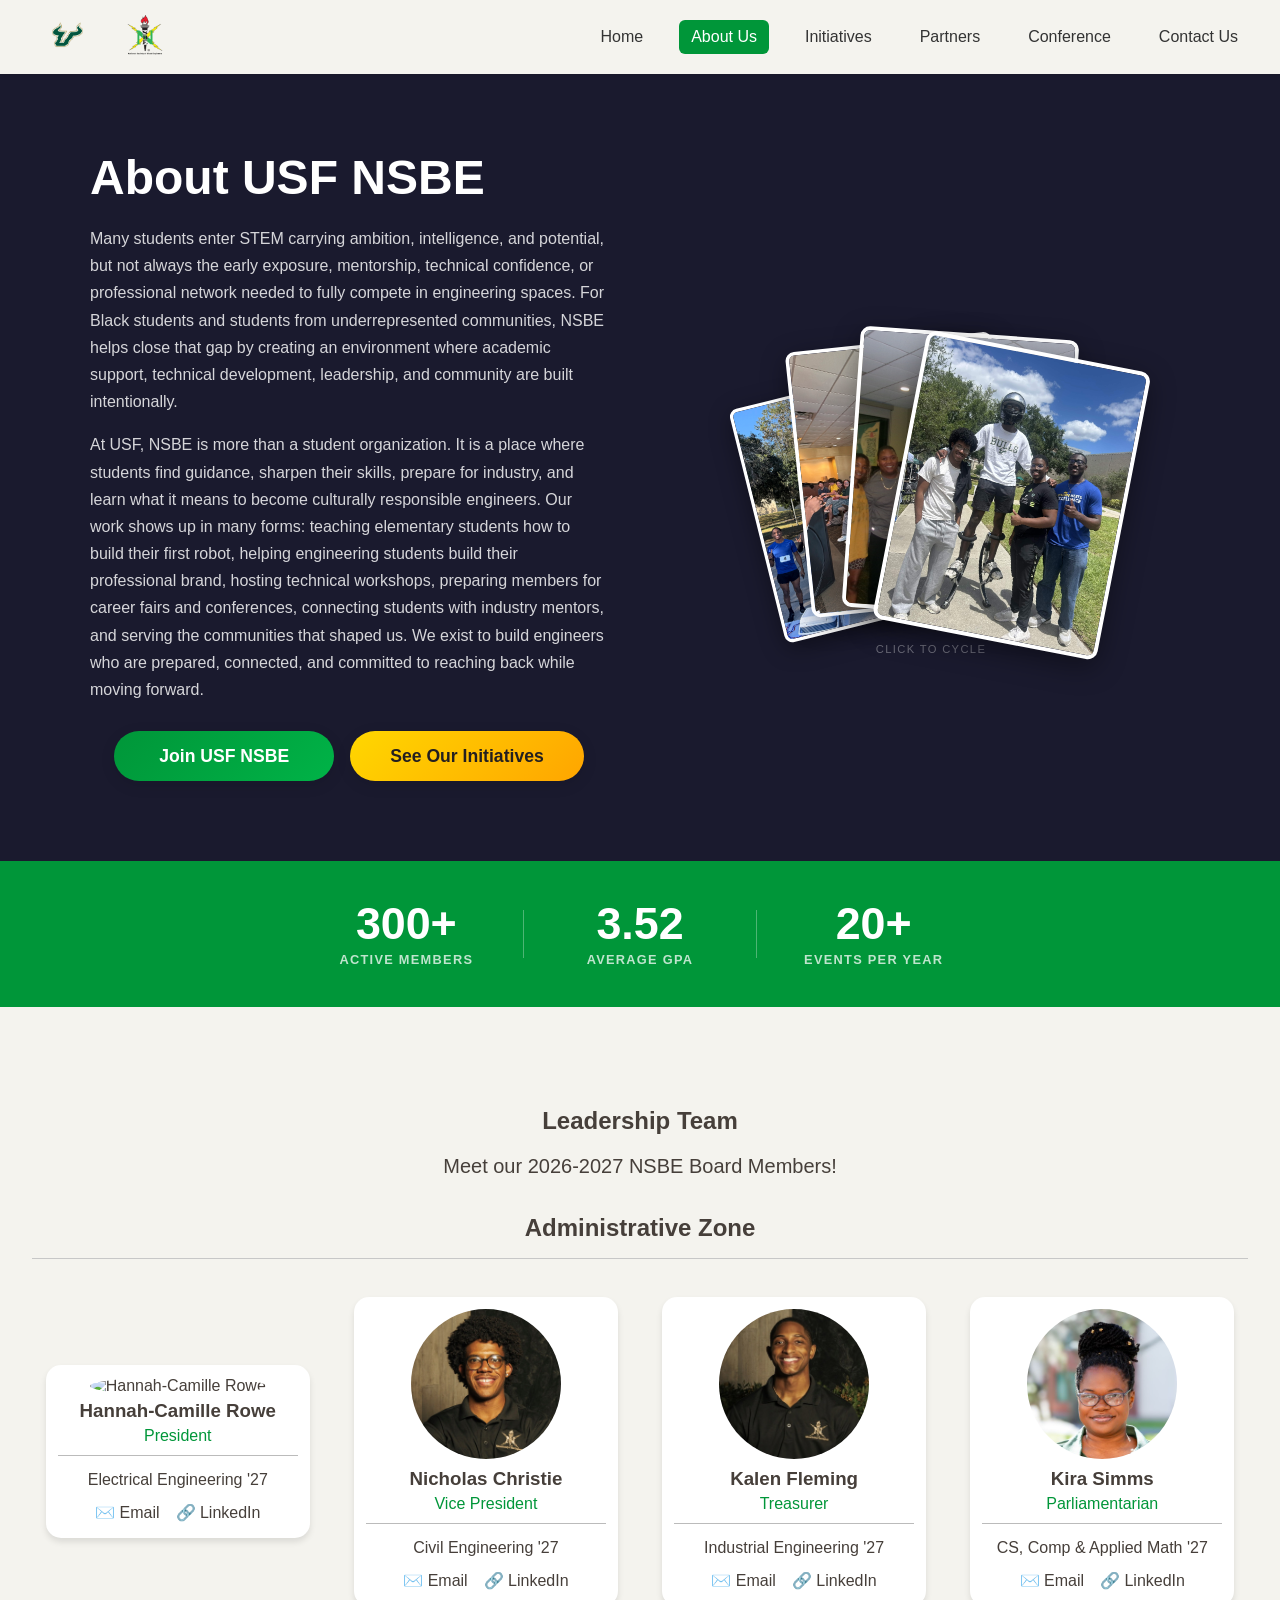
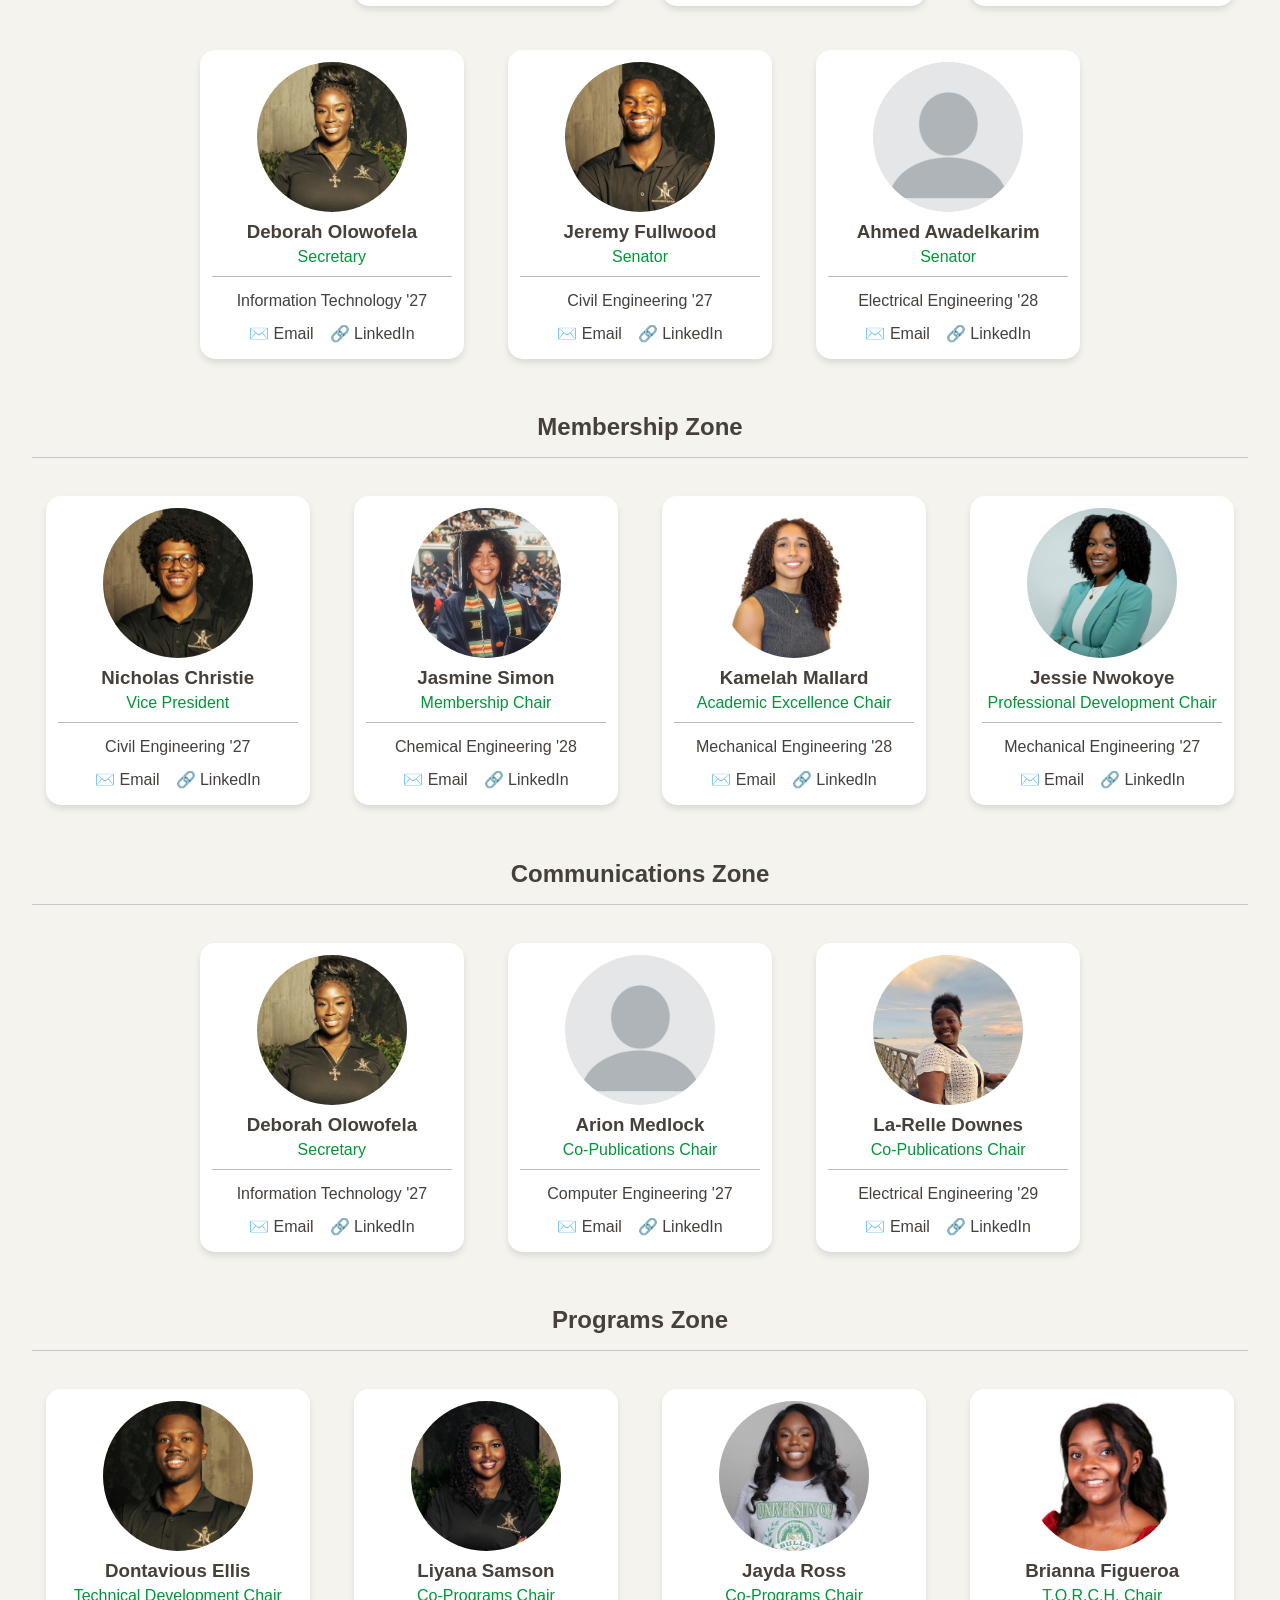
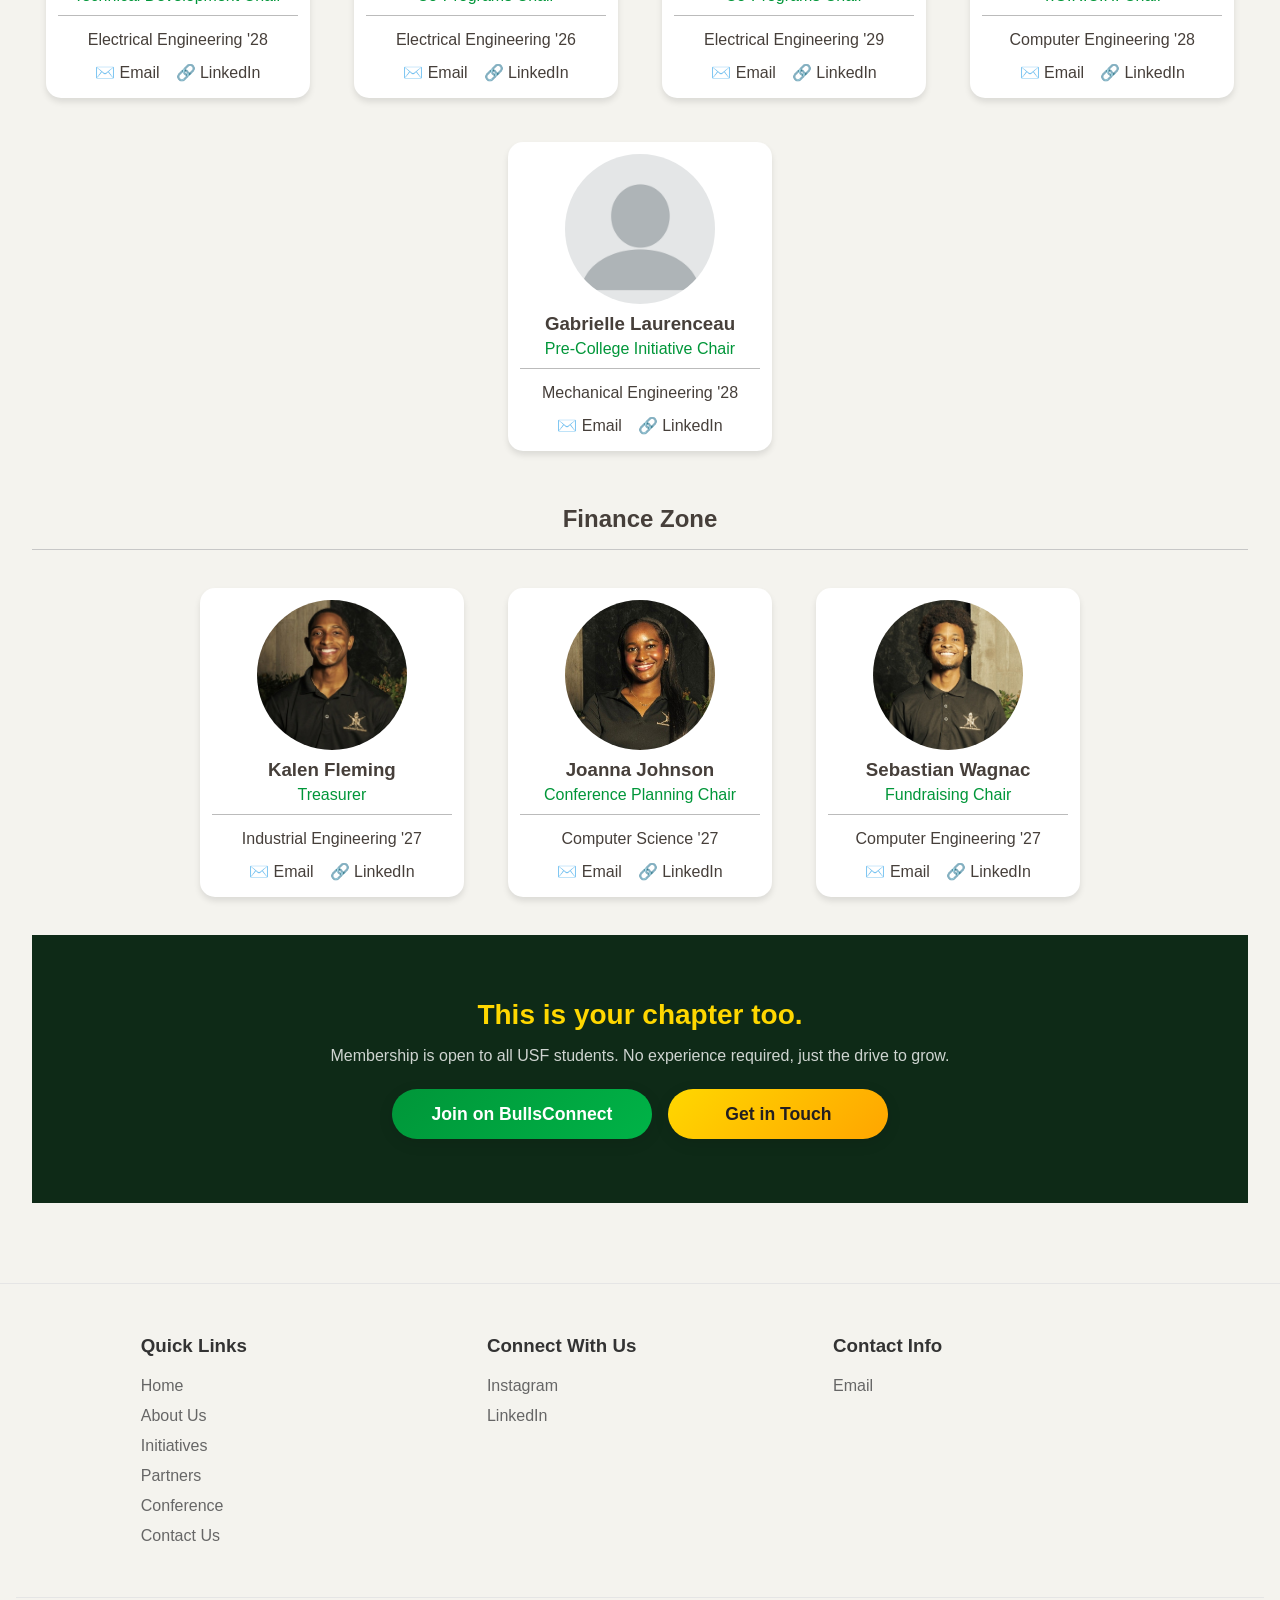
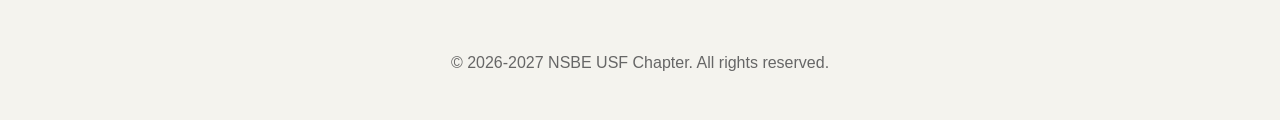
==== commit e09e9227: "1st draft design complete, no dynamics" ====
--- a/about/index.html
+++ b/about/index.html
@@ -41,8 +41,8 @@
                 <li><a href="/">Home</a></li>
                 <li><a href="/about/" class="active" aria-current="page">About Us</a></li>
                 <li><a href="/initiatives/">Initiatives</a></li>
-                <li><a href="/sponsors/">Sponsors</a></li>
-                <li><a href="/conference/">Conference</a></li>
+                <li><a href="/sponsors/">Partners</a></li>
+                <li><a href="https://nsbe.org/events/" target="_blank" rel="noopener noreferrer">Conference</a></li>
                 <li><a href="/contact/">Contact Us</a></li>
             </ul>
 
@@ -59,103 +59,136 @@
                     <li><a href="/">Home</a></li>
                     <li><a href="/about/" class="active" aria-current="page">About Us</a></li>
                     <li><a href="/initiatives/">Initiatives</a></li>
-                    <li><a href="/sponsors/">Sponsors</a></li>
-                    <li><a href="/conference/">Conference</a></li>
+                    <li><a href="/sponsors/">Partners</a></li>
+                    <li><a href="https://nsbe.org/events/" target="_blank" rel="noopener noreferrer">Conference</a></li>
                     <li><a href="/contact/">Contact Us</a></li>
                 </ul>
             </div>
         </nav>
     </header>
 
-    <!-- Team Members -->
+    <!-- Chapter Identity -->
     <main id="main-content">
+        <section class="chapter-identity" aria-label="About USF NSBE">
+            <div class="chapter-identity-inner">
+                <div class="chapter-identity-text">
+                    <h1>About USF NSBE</h1>
+                    <p>Many students enter STEM carrying ambition, intelligence, and potential, but not always the early exposure, mentorship, technical confidence, or professional network needed to fully compete in engineering spaces. For Black students and students from underrepresented communities, NSBE helps close that gap by creating an environment where academic support, technical development, leadership, and community are built intentionally.</p>
+                    <p>At USF, NSBE is more than a student organization. It is a place where students find guidance, sharpen their skills, prepare for industry, and learn what it means to become culturally responsible engineers. Our work shows up in many forms: teaching elementary students how to build their first robot, helping engineering students build their professional brand, hosting technical workshops, preparing members for career fairs and conferences, connecting students with industry mentors, and serving the communities that shaped us. We exist to build engineers who are prepared, connected, and committed to reaching back while moving forward.</p>
+                    <div class="button-group">
+                        <a href="https://bullsconnect.usf.edu/NSBE/club_signup" target="_blank" rel="noopener noreferrer" class="cta-button primary" aria-label="Join USF NSBE on BullsConnect">Join USF NSBE</a>
+                        <a href="/initiatives/" class="cta-button secondary" aria-label="See our programs and initiatives">See Our Initiatives</a>
+                    </div>
+                </div>
+                <div class="photo-deck" aria-label="Chapter highlights photo collage">
+                    <img src="images/5k.jpg"   alt="NSBE 5K community run event" class="photo-card photo-card--1">
+                    <img src="images/boto.jpg" alt="Back on the Yard social event" class="photo-card photo-card--2">
+                    <img src="images/mtm.jpg"  alt="Meet the Members event" class="photo-card photo-card--3">
+                    <img src="images/expo.jpg" alt="USF Engineering Expo outreach" class="photo-card photo-card--4">
+                </div>
+            </div>
+        </section>
+
+        <!-- Chapter Stats Strip -->
+        <section class="chapter-stats-strip" aria-label="USF NSBE by the numbers">
+            <div class="chapter-stats-inner">
+                <div class="chapter-stat">
+                    <span class="chapter-stat-number">300+</span>
+                    <span class="chapter-stat-label">Active Members</span>
+                </div>
+                <div class="chapter-stat-divider" aria-hidden="true"></div>
+                <div class="chapter-stat">
+                    <span class="chapter-stat-number">3.52</span>
+                    <span class="chapter-stat-label">Average GPA</span>
+                </div>
+                <div class="chapter-stat-divider" aria-hidden="true"></div>
+                <div class="chapter-stat">
+                    <span class="chapter-stat-number">20+</span>
+                    <span class="chapter-stat-label">Events per Year</span>
+                </div>
+            </div>
+        </section>
+
+        <!-- Team Members -->
         <section class="team" aria-label="USF NSBE Leadership Team">
             <div class="team-heading">
-                <h1>Leadership Team</h1>
-                <p class="heading">Meet our 2025-2026 NSBE Board Members!</p>
+                <h2>Leadership Team</h2>
+                <p class="heading">Meet our 2026-2027 NSBE Board Members!</p>
             </div>
             <div class="team-container">
                 <h2 class="zone-title">Administrative Zone</h2>
-                <div class="zone" role="region" aria-label="Administrative Leadership">  
+                <div class="zone" role="region" aria-label="Administrative Leadership">
                     <div class="team-member lead">
                         <div class="member-image">
-                            <img src="images/1.jpg" alt="Gerald Oduro-Nuamah" class="member-img" loading="lazy">
-                        </div>
-                        <div class="member-info">
-                            <h3 class="member-name">Gerald Oduro-Nuamah</h3>
+                            <img src="images/13.jpeg" alt="Hannah-Camille Rowe" class="member-img" loading="lazy">
+                        </div>
+                        <div class="member-info">
+                            <h3 class="member-name">Hannah-Camille Rowe</h3>
                             <p class="member-title">President</p>
-                            <p class="member-bio">
-                                Computer Science '26
-                            </p>        
-                            <div class="member-icons">
-                                <a href="mailto:president.usf.nsbe@gmail.com" aria-label="Email Gerald Oduro-Nuamah">
-                                    <div class="member-icon">✉️ Email</div>
-                                </a>
-                                <a href="https://www.linkedin.com/in/geraldoduro/" target="_blank" rel="noopener noreferrer" aria-label="Gerald Oduro-Nuamah's LinkedIn profile">
-                                    <div class="member-icon">🔗 LinkedIn</div>
-                                </a>
-                            </div>
-                        </div>  
-                    </div>
-                    <div class="team-member">
-                        <div class="member-image">
-                            <img src="images/3.jpg" alt="Jordan Onyejiaka" class="member-img" loading="lazy">
-                        </div>
-                        <div class="member-info">
-                            <h3 class="member-name">Jordan "Olachi" Onyejiaka</h3>
+                            <p class="member-bio">Electrical Engineering '27</p>
+                            <div class="member-icons">
+                                <a href="mailto:president.usf.nsbe@gmail.com" aria-label="Email Hannah-Camille Rowe">
+                                    <div class="member-icon">✉️ Email</div>
+                                </a>
+                                <a href="https://www.linkedin.com/in/hannah-camillerowe/" target="_blank" rel="noopener noreferrer" aria-label="Hannah-Camille Rowe's LinkedIn profile">
+                                    <div class="member-icon">🔗 LinkedIn</div>
+                                </a>
+                            </div>
+                        </div>
+                    </div>
+                    <div class="team-member">
+                        <div class="member-image">
+                            <img src="images/4.jpg" alt="Nicholas Christie" class="member-img" loading="lazy">
+                        </div>
+                        <div class="member-info">
+                            <h3 class="member-name">Nicholas Christie</h3>
                             <p class="member-title">Vice President</p>
-                            <p class="member-bio">
-                                Biomedical Engineering '26
-                            </p>
-                            <div class="member-icons">
-                                <a href="mailto:vicepresident.usf.nsbe@gmail.com" aria-label="Email Olachi Onyejiaka">
-                                    <div class="member-icon">✉️ Email</div>
-                                </a>
-                                <a href="https://www.linkedin.com/in/jordanonyejiaka/" target="_blank" rel="noopener noreferrer" aria-label="Olachi Onyejiaka's LinkedIn profile">
-                                    <div class="member-icon">🔗 LinkedIn</div>
-                                </a>
-                            </div>     
-                        </div>
-                    </div>
-                    <div class="team-member">
-                        <div class="member-image">
-                            <img src="images/4.jpg" alt="Nicholas Christie" class="member-img" loading="lazy">
-                        </div>
-                        <div class="member-info">
-                            <h3 class="member-name">Nicholas Christie</h3>
+                            <p class="member-bio">Civil Engineering '27</p>
+                            <div class="member-icons">
+                                <a href="mailto:vicepresident.usf.nsbe@gmail.com" aria-label="Email Nicholas Christie">
+                                    <div class="member-icon">✉️ Email</div>
+                                </a>
+                                <a href="https://www.linkedin.com/in/-nicholas-christie-/" target="_blank" rel="noopener noreferrer" aria-label="Nicholas Christie's LinkedIn profile">
+                                    <div class="member-icon">🔗 LinkedIn</div>
+                                </a>
+                            </div>
+                        </div>
+                    </div>
+                    <div class="team-member">
+                        <div class="member-image">
+                            <img src="images/9.jpg" alt="Kalen Fleming" class="member-img" loading="lazy">
+                        </div>
+                        <div class="member-info">
+                            <h3 class="member-name">Kalen Fleming</h3>
                             <p class="member-title">Treasurer</p>
-                            <p class="member-bio">
-                                Civil Engineering '27 
-                            </p>  
-                            <div class="member-icons">
-                                <a href="mailto:treasurer.usf.nsbe@gmail.com" aria-label="Email Nicholas Christie">
-                                    <div class="member-icon">✉️ Email</div>
-                                </a>
-                                <a href="https://www.linkedin.com/in/-nicholas-christie-/" target="_blank" rel="noopener noreferrer" aria-label="Nicholas Christie's LinkedIn profile">
-                                    <div class="member-icon">🔗 LinkedIn</div>
-                                </a>
-                            </div>         
-                        </div>  
-                    </div>
-                    <div class="team-member">
-                        <div class="member-image">
-                            <img src="images/5.jpg" alt="Lizette Tanguaka" class="member-img" loading="lazy">
-                        </div>
-                        <div class="member-info">
-                            <h3 class="member-name">Lizette Tanguaka</h3>
+                            <p class="member-bio">Industrial Engineering '27</p>
+                            <div class="member-icons">
+                                <a href="mailto:treasurer.usf.nsbe@gmail.com" aria-label="Email Kalen Fleming">
+                                    <div class="member-icon">✉️ Email</div>
+                                </a>
+                                <a href="https://www.linkedin.com/in/kalenfleming/" target="_blank" rel="noopener noreferrer" aria-label="Kalen Fleming's LinkedIn profile">
+                                    <div class="member-icon">🔗 LinkedIn</div>
+                                </a>
+                            </div>
+                        </div>
+                    </div>
+                    <div class="team-member">
+                        <div class="member-image">
+                            <img src="images/kira.png" alt="Kira Simms" class="member-img" loading="lazy">
+                        </div>
+                        <div class="member-info">
+                            <h3 class="member-name">Kira Simms</h3>
                             <p class="member-title">Parliamentarian</p>
-                            <p class="member-bio">
-                                Information Technology '26
-                            </p>  
-                            <div class="member-icons">
-                                <a href="mailto:parliamentarian.usf.nsbe@gmail.com" aria-label="Email Lizette Tanguaka">
-                                    <div class="member-icon">✉️ Email</div>
-                                </a>
-                                <a href="https://www.linkedin.com/in/lizettetanguaka/" target="_blank" rel="noopener noreferrer" aria-label="Lizette Tanguaka's LinkedIn profile">
-                                    <div class="member-icon">🔗 LinkedIn</div>
-                                </a>
-                            </div>      
-                        </div>  
+                            <p class="member-bio">CS, Comp &amp; Applied Math '27</p>
+                            <div class="member-icons">
+                                <a href="mailto:parliamentarian.usf.nsbe@gmail.com" aria-label="Email Kira Simms">
+                                    <div class="member-icon">✉️ Email</div>
+                                </a>
+                                <a href="https://www.linkedin.com/in/kira-simms-a7b580295/" target="_blank" rel="noopener noreferrer" aria-label="Kira Simms's LinkedIn profile">
+                                    <div class="member-icon">🔗 LinkedIn</div>
+                                </a>
+                            </div>
+                        </div>
                     </div>
                     <div class="team-member">
                         <div class="member-image">
@@ -164,9 +197,7 @@
                         <div class="member-info">
                             <h3 class="member-name">Deborah Olowofela</h3>
                             <p class="member-title">Secretary</p>
-                            <p class="member-bio">
-                                Information Technology '27 
-                            </p>  
+                            <p class="member-bio">Information Technology '27</p>
                             <div class="member-icons">
                                 <a href="mailto:secretary.usf.nsbe@gmail.com" aria-label="Email Deborah Olowofela">
                                     <div class="member-icon">✉️ Email</div>
@@ -174,8 +205,8 @@
                                 <a href="https://www.linkedin.com/in/deboraholowofela/" target="_blank" rel="noopener noreferrer" aria-label="Deborah Olowofela's LinkedIn profile">
                                     <div class="member-icon">🔗 LinkedIn</div>
                                 </a>
-                            </div>          
-                        </div>  
+                            </div>
+                        </div>
                     </div>
                     <div class="team-member">
                         <div class="member-image">
@@ -184,9 +215,7 @@
                         <div class="member-info">
                             <h3 class="member-name">Jeremy Fullwood</h3>
                             <p class="member-title">Senator</p>
-                            <p class="member-bio">
-                                Civil Engineering '27
-                            </p>      
+                            <p class="member-bio">Civil Engineering '27</p>
                             <div class="member-icons">
                                 <a href="mailto:mccambassador.usf.nsbe@gmail.com" aria-label="Email Jeremy Fullwood">
                                     <div class="member-icon">✉️ Email</div>
@@ -194,93 +223,105 @@
                                 <a href="https://www.linkedin.com/in/jeremy-fullwood-5608a6247/" target="_blank" rel="noopener noreferrer" aria-label="Jeremy Fullwood's LinkedIn profile">
                                     <div class="member-icon">🔗 LinkedIn</div>
                                 </a>
-                            </div>              
-                        </div>  
-                    </div>
-                </div>
+                            </div>
+                        </div>
+                    </div>
+                    <div class="team-member">
+                        <div class="member-image">
+                            <img src="images/eg_profile.png" alt="Ahmed Awadelkarim" class="member-img" loading="lazy">
+                        </div>
+                        <div class="member-info">
+                            <h3 class="member-name">Ahmed Awadelkarim</h3>
+                            <p class="member-title">Senator</p>
+                            <p class="member-bio">Electrical Engineering '28</p>
+                            <div class="member-icons">
+                                <a href="mailto:mccambassador.usf.nsbe@gmail.com" aria-label="Email Ahmed Awadelkarim">
+                                    <div class="member-icon">✉️ Email</div>
+                                </a>
+                                <a href="https://www.linkedin.com/in/ahmed-awadelkarim-2660b1353/" target="_blank" rel="noopener noreferrer" aria-label="Ahmed Awadelkarim's LinkedIn profile">
+                                    <div class="member-icon">🔗 LinkedIn</div>
+                                </a>
+                            </div>
+                        </div>
+                    </div>
+                </div>
+
                 <h2 class="zone-title">Membership Zone</h2>
                 <div class="zone" role="region" aria-label="Membership Leadership">
                     <div class="team-member lead">
                         <div class="member-image">
-                            <img src="images/3.jpg" alt="Olachi Onyejiaka" class="member-img" loading="lazy">
-                        </div>
-                        <div class="member-info">
-                            <h3 class="member-name">Jordan "Olachi" Onyejiaka</h3>
+                            <img src="images/4.jpg" alt="Nicholas Christie" class="member-img" loading="lazy">
+                        </div>
+                        <div class="member-info">
+                            <h3 class="member-name">Nicholas Christie</h3>
                             <p class="member-title">Vice President</p>
-                            <p class="member-bio">
-                                Biomedical Engineering '26
-                            </p>
-                            <div class="member-icons">
-                                <a href="mailto:vicepresident.usf.nsbe@gmail.com" aria-label="Email Olachi Onyejiaka">
-                                    <div class="member-icon">✉️ Email</div>
-                                </a>
-                                <a href="https://www.linkedin.com/in/jordanonyejiaka/" target="_blank" rel="noopener noreferrer" aria-label="Olachi Onyejiaka's LinkedIn profile">
-                                    <div class="member-icon">🔗 LinkedIn</div>
-                                </a>
-                            </div>     
-                        </div>
-                    </div>
-                    <div class="team-member">
-                        <div class="member-image">
-                            <img src="images/8.jpeg" alt="Akeelah Ankle" class="member-img" loading="lazy">
-                        </div>
-                        <div class="member-info">
-                            <h3 class="member-name">Akeelah Ankle</h3>
+                            <p class="member-bio">Civil Engineering '27</p>
+                            <div class="member-icons">
+                                <a href="mailto:vicepresident.usf.nsbe@gmail.com" aria-label="Email Nicholas Christie">
+                                    <div class="member-icon">✉️ Email</div>
+                                </a>
+                                <a href="https://www.linkedin.com/in/-nicholas-christie-/" target="_blank" rel="noopener noreferrer" aria-label="Nicholas Christie's LinkedIn profile">
+                                    <div class="member-icon">🔗 LinkedIn</div>
+                                </a>
+                            </div>
+                        </div>
+                    </div>
+                    <div class="team-member">
+                        <div class="member-image">
+                            <img src="images/jasmine.png" alt="Jasmine Simon" class="member-img" loading="lazy">
+                        </div>
+                        <div class="member-info">
+                            <h3 class="member-name">Jasmine Simon</h3>
                             <p class="member-title">Membership Chair</p>
-                            <p class="member-bio">
-                                Environmental Engineering '28
-                            </p>   
-                            <div class="member-icons">
-                                <a href="mailto:membership.usf.nsbe@gmail.com" aria-label="Email Akeelah Ankle">
-                                    <div class="member-icon">✉️ Email</div>
-                                </a>
-                                <a href="https://www.linkedin.com/in/akeelah-ankle-3390b934b/" target="_blank" rel="noopener noreferrer" aria-label="Akeelah Ankle's LinkedIn profile">
-                                    <div class="member-icon">🔗 LinkedIn</div>
-                                </a>
-                            </div>
-                        </div>  
-                    </div>
-                    <div class="team-member">
-                        <div class="member-image">
-                            <img src="images/15.jpg" alt="Tiodene Christie" class="member-img" loading="lazy">
-                        </div>
-                        <div class="member-info">
-                            <h3 class="member-name">Tiodene Christie</h3>
+                            <p class="member-bio">Chemical Engineering '28</p>
+                            <div class="member-icons">
+                                <a href="mailto:membership.usf.nsbe@gmail.com" aria-label="Email Jasmine Simon">
+                                    <div class="member-icon">✉️ Email</div>
+                                </a>
+                                <a href="https://www.linkedin.com/in/jasmine-simon-9797162b5/" target="_blank" rel="noopener noreferrer" aria-label="Jasmine Simon's LinkedIn profile">
+                                    <div class="member-icon">🔗 LinkedIn</div>
+                                </a>
+                            </div>
+                        </div>
+                    </div>
+                    <div class="team-member">
+                        <div class="member-image">
+                            <img src="images/kamelah.png" alt="Kamelah Mallard" class="member-img" loading="lazy">
+                        </div>
+                        <div class="member-info">
+                            <h3 class="member-name">Kamelah Mallard</h3>
                             <p class="member-title">Academic Excellence Chair</p>
-                            <p class="member-bio">
-                                Electrical Engineering '27 
-                            </p>        
-                            <div class="member-icons">
-                                <a href="mailto:academicexcellence.usf.nsbe@gmail.com" aria-label="Email Tiodene Christie">
-                                    <div class="member-icon">✉️ Email</div>
-                                </a>
-                                <a href="https://www.linkedin.com/in/tiodene-christie-b55aa1294/" target="_blank" rel="noopener noreferrer" aria-label="Tiodene Christie's LinkedIn profile">
-                                    <div class="member-icon">🔗 LinkedIn</div>
-                                </a>
-                            </div>             
-                        </div>  
-                    </div>
-                    <div class="team-member">
-                        <div class="member-image">
-                            <img src="images/9.jpg" alt="Kalen Fleming" class="member-img" loading="lazy">
-                        </div>
-                        <div class="member-info">
-                            <h3 class="member-name">Kalen Fleming</h3>
+                            <p class="member-bio">Mechanical Engineering '28</p>
+                            <div class="member-icons">
+                                <a href="mailto:academicexcellence.usf.nsbe@gmail.com" aria-label="Email Kamelah Mallard">
+                                    <div class="member-icon">✉️ Email</div>
+                                </a>
+                                <a href="https://www.linkedin.com/in/kamelahmallard/" target="_blank" rel="noopener noreferrer" aria-label="Kamelah Mallard's LinkedIn profile">
+                                    <div class="member-icon">🔗 LinkedIn</div>
+                                </a>
+                            </div>
+                        </div>
+                    </div>
+                    <div class="team-member">
+                        <div class="member-image">
+                            <img src="images/jessie.png" alt="Jessie Nwokoye" class="member-img" loading="lazy">
+                        </div>
+                        <div class="member-info">
+                            <h3 class="member-name">Jessie Nwokoye</h3>
                             <p class="member-title">Professional Development Chair</p>
-                            <p class="member-bio">
-                                Industrial Engineering '27
-                            </p> 
-                            <div class="member-icons">
-                                <a href="mailto:professional.devchair.usf.nsbe@gmail.com" aria-label="Email Kalen Fleming">
-                                    <div class="member-icon">✉️ Email</div>
-                                </a>
-                                <a href="https://www.linkedin.com/in/kalenfleming/" target="_blank" rel="noopener noreferrer" aria-label="Kalen Fleming's LinkedIn profile">
-                                    <div class="member-icon">🔗 LinkedIn</div>
-                                </a>
-                            </div>              
-                        </div>  
-                    </div> 
-                </div>
+                            <p class="member-bio">Mechanical Engineering '27</p>
+                            <div class="member-icons">
+                                <a href="mailto:professional.devchair.usf.nsbe@gmail.com" aria-label="Email Jessie Nwokoye">
+                                    <div class="member-icon">✉️ Email</div>
+                                </a>
+                                <a href="https://www.linkedin.com/in/jessie-nwokoye/" target="_blank" rel="noopener noreferrer" aria-label="Jessie Nwokoye's LinkedIn profile">
+                                    <div class="member-icon">🔗 LinkedIn</div>
+                                </a>
+                            </div>
+                        </div>
+                    </div>
+                </div>
+
                 <h2 class="zone-title">Communications Zone</h2>
                 <div class="zone" role="region" aria-label="Communications Leadership">
                     <div class="team-member lead">
@@ -290,9 +331,7 @@
                         <div class="member-info">
                             <h3 class="member-name">Deborah Olowofela</h3>
                             <p class="member-title">Secretary</p>
-                            <p class="member-bio">
-                                Information Technology '27 
-                            </p>  
+                            <p class="member-bio">Information Technology '27</p>
                             <div class="member-icons">
                                 <a href="mailto:secretary.usf.nsbe@gmail.com" aria-label="Email Deborah Olowofela">
                                     <div class="member-icon">✉️ Email</div>
@@ -300,111 +339,66 @@
                                 <a href="https://www.linkedin.com/in/deboraholowofela/" target="_blank" rel="noopener noreferrer" aria-label="Deborah Olowofela's LinkedIn profile">
                                     <div class="member-icon">🔗 LinkedIn</div>
                                 </a>
-                            </div>          
-                        </div>  
-                    </div>
-                    <div class="team-member">
-                        <div class="member-image">
-                            <img src="images/13.jpeg" alt="Hannah-Camille Rowe" class="member-img" loading="lazy">
-                        </div>
-                        <div class="member-info">
-                            <h3 class="member-name">Hannah-Camille Rowe</h3>
-                            <p class="member-title">Publications Chair</p>
-                            <p class="member-bio">
-                                Electrical Engineering '27
-                            </p>   
-                            <div class="member-icons">
-                                <a href="mailto:publications.usf.nsbe@gmail.com" aria-label="Email Hannah-Camille Rowe">
-                                    <div class="member-icon">✉️ Email</div>
-                                </a>
-                                <a href="https://www.linkedin.com/in/hannah-camillerowe/" target="_blank" rel="noopener noreferrer" aria-label="Hannah-Camille Rowe's LinkedIn profile">
-                                    <div class="member-icon">🔗 LinkedIn</div>
-                                </a>
-                            </div>
-                        </div>  
-                    </div>
-                    <div class="team-member">
-                        <div class="member-image">
-                            <img src="images/16.jpeg" alt="Joanna Johnson" class="member-img" loading="lazy">
-                        </div>
-                        <div class="member-info">
-                            <h3 class="member-name">Joanna Johnson</h3>
+                            </div>
+                        </div>
+                    </div>
+                    <div class="team-member">
+                        <div class="member-image">
+                            <img src="images/eg_profile.png" alt="Arion Medlock" class="member-img" loading="lazy">
+                        </div>
+                        <div class="member-info">
+                            <h3 class="member-name">Arion Medlock</h3>
                             <p class="member-title">Co-Publications Chair</p>
-                            <p class="member-bio">
-                                Computer Science '27
-                            </p>
-                            <div class="member-icons">
-                                <a href="mailto:publications.usf.nsbe@gmail.com" aria-label="Email Joanna Johnson">
-                                    <div class="member-icon">✉️ Email</div>
-                                </a>
-                                <a href="https://www.linkedin.com/in/joanna-j-2b6681280/" target="_blank" rel="noopener noreferrer" aria-label="Joanna Johnson's LinkedIn profile">
-                                    <div class="member-icon">🔗 LinkedIn</div>
-                                </a>
-                            </div>
-                        </div>  
-                    </div>
-                </div>
+                            <p class="member-bio">Computer Engineering '27</p>
+                            <div class="member-icons">
+                                <a href="mailto:publications.usf.nsbe@gmail.com" aria-label="Email Arion Medlock">
+                                    <div class="member-icon">✉️ Email</div>
+                                </a>
+                                <a href="https://www.linkedin.com/in/arion-medlock-a570b0265/" target="_blank" rel="noopener noreferrer" aria-label="Arion Medlock's LinkedIn profile">
+                                    <div class="member-icon">🔗 LinkedIn</div>
+                                </a>
+                            </div>
+                        </div>
+                    </div>
+                    <div class="team-member">
+                        <div class="member-image">
+                            <img src="images/la-relle.png" alt="La-Relle Downes" class="member-img" loading="lazy">
+                        </div>
+                        <div class="member-info">
+                            <h3 class="member-name">La-Relle Downes</h3>
+                            <p class="member-title">Co-Publications Chair</p>
+                            <p class="member-bio">Electrical Engineering '29</p>
+                            <div class="member-icons">
+                                <a href="mailto:publications.usf.nsbe@gmail.com" aria-label="Email La-Relle Downes">
+                                    <div class="member-icon">✉️ Email</div>
+                                </a>
+                                <a href="https://www.linkedin.com/in/la-relle-downes-104793389/" target="_blank" rel="noopener noreferrer" aria-label="La-Relle Downes's LinkedIn profile">
+                                    <div class="member-icon">🔗 LinkedIn</div>
+                                </a>
+                            </div>
+                        </div>
+                    </div>
+                </div>
+
                 <h2 class="zone-title">Programs Zone</h2>
                 <div class="zone" role="region" aria-label="Programs Leadership">
                     <div class="team-member lead">
                         <div class="member-image">
-                            <img src="./images/10.jpg" alt="Dontavious Ellis" class="member-img" loading="lazy">
+                            <img src="images/10.jpg" alt="Dontavious Ellis" class="member-img" loading="lazy">
                         </div>
                         <div class="member-info">
                             <h3 class="member-name">Dontavious Ellis</h3>
-                            <p class="member-title">Programs Chair</p>
-                            <p class="member-bio">
-                                Electrical Engineering '28
-                            </p>   
-                            <div class="member-icons">
-                                <a href="mailto:programs.usf.nsbe@gmail.com" aria-label="Email Dontavious Ellis">
+                            <p class="member-title">Technical Development Chair</p>
+                            <p class="member-bio">Electrical Engineering '28</p>
+                            <div class="member-icons">
+                                <a href="mailto:techdev.usf.nsbe@gmail.com" aria-label="Email Dontavious Ellis">
                                     <div class="member-icon">✉️ Email</div>
                                 </a>
                                 <a href="https://www.linkedin.com/in/dontavious-ellis-62454631b/" target="_blank" rel="noopener noreferrer" aria-label="Dontavious Ellis's LinkedIn profile">
                                     <div class="member-icon">🔗 LinkedIn</div>
                                 </a>
-                            </div>                
-                        </div>  
-                    </div>                    
-                    <div class="team-member">
-                        <div class="member-image">
-                            <img src="images/2.jpg" alt="Isaac Washington" class="member-img" loading="lazy">
-                        </div>
-                        <div class="member-info">
-                            <h3 class="member-name">Isaac Washington</h3>
-                            <p class="member-title">Pre College Initiative Chair</p>
-                            <p class="member-bio">
-                                Civil Engineering (Masters) '27 
-                            </p>
-                            <div class="member-icons">
-                                <a href="mailto:pci.usf.nsbe@gmail.com" aria-label="Email Isaac Washington">
-                                    <div class="member-icon">✉️ Email</div>
-                                </a>
-                                <a href="https://www.linkedin.com/in/isaacbw/" target="_blank" rel="noopener noreferrer" aria-label="Isaac Washington's LinkedIn profile">
-                                    <div class="member-icon">🔗 LinkedIn</div>
-                                </a>
-                            </div>
-                        </div>  
-                    </div>
-                    <div class="team-member">
-                        <div class="member-image">
-                            <img src="images/11.jpg" alt="Amaya Austin" class="member-img" loading="lazy">
-                        </div>
-                        <div class="member-info">
-                            <h3 class="member-name">Amaya Austin</h3>
-                            <p class="member-title">T.O.R.C.H. Chair</p>
-                            <p class="member-bio">
-                                Civil Engineering '27
-                            </p>             
-                            <div class="member-icons">
-                                <a href="mailto:Torch.usf.nsbe@gmail.com" aria-label="Email Amaya Austin">
-                                    <div class="member-icon">✉️ Email</div>
-                                </a>
-                                <a href="https://www.linkedin.com/in/amaya-austin-077a0a267/" target="_blank" rel="noopener noreferrer" aria-label="Amaya Austin's LinkedIn profile">
-                                    <div class="member-icon">🔗 LinkedIn</div>
-                                </a>
-                            </div>        
-                        </div>  
+                            </div>
+                        </div>
                     </div>
                     <div class="team-member">
                         <div class="member-image">
@@ -413,62 +407,110 @@
                         <div class="member-info">
                             <h3 class="member-name">Liyana Samson</h3>
                             <p class="member-title">Co-Programs Chair</p>
-                            <p class="member-bio">
-                                Electrical Engineering '26
-                            </p>   
-                            <div class="member-icons">
-                                <a href="mailto:program.usf.nsbe@gmail.com" aria-label="Email Liyana Samson">
-                                    <div class="member-icon">✉️ Email</div>
-                                </a>
-                                <a href="" aria-label="Liyana Samson's LinkedIn profile">
-                                    <div class="member-icon">🔗 LinkedIn</div>
-                                </a>
-                            </div>          
-                        </div>  
-                    </div>     
-                </div>
-                </div>
+                            <p class="member-bio">Electrical Engineering '26</p>
+                            <div class="member-icons">
+                                <a href="mailto:programs.usf.nsbe@gmail.com" aria-label="Email Liyana Samson">
+                                    <div class="member-icon">✉️ Email</div>
+                                </a>
+                                <a href="https://www.linkedin.com/in/liyana-samson-9536142b7/" target="_blank" rel="noopener noreferrer" aria-label="Liyana Samson's LinkedIn profile">
+                                    <div class="member-icon">🔗 LinkedIn</div>
+                                </a>
+                            </div>
+                        </div>
+                    </div>
+                    <div class="team-member">
+                        <div class="member-image">
+                            <img src="images/jayda.png" alt="Jayda Ross" class="member-img" loading="lazy">
+                        </div>
+                        <div class="member-info">
+                            <h3 class="member-name">Jayda Ross</h3>
+                            <p class="member-title">Co-Programs Chair</p>
+                            <p class="member-bio">Electrical Engineering '29</p>
+                            <div class="member-icons">
+                                <a href="mailto:programs.usf.nsbe@gmail.com" aria-label="Email Jayda Ross">
+                                    <div class="member-icon">✉️ Email</div>
+                                </a>
+                                <a href="https://www.linkedin.com/in/jayda-ross-/" target="_blank" rel="noopener noreferrer" aria-label="Jayda Ross's LinkedIn profile">
+                                    <div class="member-icon">🔗 LinkedIn</div>
+                                </a>
+                            </div>
+                        </div>
+                    </div>
+                    <div class="team-member">
+                        <div class="member-image">
+                            <img src="images/brianna.png" alt="Brianna Figueroa" class="member-img" loading="lazy">
+                        </div>
+                        <div class="member-info">
+                            <h3 class="member-name">Brianna Figueroa</h3>
+                            <p class="member-title">T.O.R.C.H. Chair</p>
+                            <p class="member-bio">Computer Engineering '28</p>
+                            <div class="member-icons">
+                                <a href="mailto:Torch.usf.nsbe@gmail.com" aria-label="Email Brianna Figueroa">
+                                    <div class="member-icon">✉️ Email</div>
+                                </a>
+                                <a href="https://www.linkedin.com/in/briannafig/" target="_blank" rel="noopener noreferrer" aria-label="Brianna Figueroa's LinkedIn profile">
+                                    <div class="member-icon">🔗 LinkedIn</div>
+                                </a>
+                            </div>
+                        </div>
+                    </div>
+                    <div class="team-member">
+                        <div class="member-image">
+                            <img src="images/eg_profile.png" alt="Gabrielle Laurenceau" class="member-img" loading="lazy">
+                        </div>
+                        <div class="member-info">
+                            <h3 class="member-name">Gabrielle Laurenceau</h3>
+                            <p class="member-title">Pre-College Initiative Chair</p>
+                            <p class="member-bio">Mechanical Engineering '28</p>
+                            <div class="member-icons">
+                                <a href="mailto:pci.usf.nsbe@gmail.com" aria-label="Email Gabrielle Laurenceau">
+                                    <div class="member-icon">✉️ Email</div>
+                                </a>
+                                <a href="https://www.linkedin.com/in/gabriellelaurenceau/" target="_blank" rel="noopener noreferrer" aria-label="Gabrielle Laurenceau's LinkedIn profile">
+                                    <div class="member-icon">🔗 LinkedIn</div>
+                                </a>
+                            </div>
+                        </div>
+                    </div>
+                </div>
+
                 <h2 class="zone-title">Finance Zone</h2>
                 <div class="zone" role="region" aria-label="Finance Leadership">
                     <div class="team-member lead">
                         <div class="member-image">
-                            <img src="images/4.jpg" alt="Nicholas Christie" class="member-img" loading="lazy">
-                        </div>
-                        <div class="member-info">
-                            <h3 class="member-name">Nicholas Christie</h3>
+                            <img src="images/9.jpg" alt="Kalen Fleming" class="member-img" loading="lazy">
+                        </div>
+                        <div class="member-info">
+                            <h3 class="member-name">Kalen Fleming</h3>
                             <p class="member-title">Treasurer</p>
-                            <p class="member-bio">
-                                Civil Engineering '27 
-                            </p>  
-                            <div class="member-icons">
-                                <a href="mailto:treasurer.usf.nsbe@gmail.com" aria-label="Email Nicholas Christie">
-                                    <div class="member-icon">✉️ Email</div>
-                                </a>
-                                <a href="https://www.linkedin.com/in/-nicholas-christie-/" target="_blank" rel="noopener noreferrer" aria-label="Nicholas Christie's LinkedIn profile">
-                                    <div class="member-icon">🔗 LinkedIn</div>
-                                </a>
-                            </div>         
-                        </div>  
-                    </div>
-                    <div class="team-member">
-                        <div class="member-image">
-                            <img src="images/7.jpg" alt="Mario Sinclair" class="member-img" loading="lazy">
-                        </div>
-                        <div class="member-info">
-                            <h3 class="member-name">Mario Sinclair</h3>
+                            <p class="member-bio">Industrial Engineering '27</p>
+                            <div class="member-icons">
+                                <a href="mailto:treasurer.usf.nsbe@gmail.com" aria-label="Email Kalen Fleming">
+                                    <div class="member-icon">✉️ Email</div>
+                                </a>
+                                <a href="https://www.linkedin.com/in/kalenfleming/" target="_blank" rel="noopener noreferrer" aria-label="Kalen Fleming's LinkedIn profile">
+                                    <div class="member-icon">🔗 LinkedIn</div>
+                                </a>
+                            </div>
+                        </div>
+                    </div>
+                    <div class="team-member">
+                        <div class="member-image">
+                            <img src="images/16.jpeg" alt="Joanna Johnson" class="member-img" loading="lazy">
+                        </div>
+                        <div class="member-info">
+                            <h3 class="member-name">Joanna Johnson</h3>
                             <p class="member-title">Conference Planning Chair</p>
-                            <p class="member-bio">
-                                Computer Science '27
-                            </p>           
-                            <div class="member-icons">
-                                <a href="mailto:conferenceplanning.usf.nsbe@gmail.com" aria-label="Email Mario Sinclair">
-                                    <div class="member-icon">✉️ Email</div>
-                                </a>
-                                <a href="https://www.linkedin.com/in/mario-sinclair/" target="_blank" rel="noopener noreferrer" aria-label="Mario Sinclair's LinkedIn profile">
-                                    <div class="member-icon">🔗 LinkedIn</div>
-                                </a>
-                            </div>         
-                        </div>  
+                            <p class="member-bio">Computer Science '27</p>
+                            <div class="member-icons">
+                                <a href="mailto:conferenceplanning.usf.nsbe@gmail.com" aria-label="Email Joanna Johnson">
+                                    <div class="member-icon">✉️ Email</div>
+                                </a>
+                                <a href="https://www.linkedin.com/in/joanna-j-2b6681280/" target="_blank" rel="noopener noreferrer" aria-label="Joanna Johnson's LinkedIn profile">
+                                    <div class="member-icon">🔗 LinkedIn</div>
+                                </a>
+                            </div>
+                        </div>
                     </div>
                     <div class="team-member">
                         <div class="member-image">
@@ -477,9 +519,7 @@
                         <div class="member-info">
                             <h3 class="member-name">Sebastian Wagnac</h3>
                             <p class="member-title">Fundraising Chair</p>
-                            <p class="member-bio">
-                                Computer Engineering '27 
-                            </p>  
+                            <p class="member-bio">Computer Engineering '27</p>
                             <div class="member-icons">
                                 <a href="mailto:fundraisingchair.usf.nsbe@gmail.com" aria-label="Email Sebastian Wagnac">
                                     <div class="member-icon">✉️ Email</div>
@@ -487,12 +527,24 @@
                                 <a href="https://www.linkedin.com/in/sebastianwagnac1/" target="_blank" rel="noopener noreferrer" aria-label="Sebastian Wagnac's LinkedIn profile">
                                     <div class="member-icon">🔗 LinkedIn</div>
                                 </a>
-                            </div>         
-                        </div>  
-                    </div>
-                </div>
-            </section>
-
+                            </div>
+                        </div>
+                    </div>
+                </div>
+
+                <!-- Get Involved CTA -->
+                <div class="about-cta-banner" role="complementary" aria-label="Get involved with USF NSBE">
+                    <div class="about-cta-inner">
+                        <h3>This is your chapter too.</h3>
+                        <p>Membership is open to all USF students. No experience required, just the drive to grow.</p>
+                        <div class="button-group">
+                            <a href="https://bullsconnect.usf.edu/NSBE/club_signup" target="_blank" rel="noopener noreferrer" class="cta-button primary" aria-label="Join USF NSBE on BullsConnect">Join on BullsConnect</a>
+                                                        <a href="/contact/" class="cta-button secondary" aria-label="Contact USF NSBE">Get in Touch</a>
+                        </div>
+                    </div>
+                </div>
+            </div>
+        </section>
     </main>
 
     <footer class="modern-footer">
@@ -501,14 +553,13 @@
                 <h3>Quick Links</h3>
                 <ul>
                     <li><a href="/">Home</a></li>
-                    <li><a href="/about/" class="active" aria-current="page">About Us</a></li>
+                    <li><a href="/about/">About Us</a></li>
                     <li><a href="/initiatives/">Initiatives</a></li>
-                    <li><a href="/sponsors/">Sponsors</a></li>
-                    <li><a href="/conference/">Conference</a></li>
+                    <li><a href="/sponsors/">Partners</a></li>
+                    <li><a href="https://nsbe.org/events/" target="_blank" rel="noopener noreferrer">Conference</a></li>
                     <li><a href="/contact/">Contact Us</a></li>
                 </ul>
             </div>
-            
             <div class="footer-section">
                 <h3>Connect With Us</h3>
                 <div class="social-links">
@@ -520,7 +571,6 @@
                     </a>
                 </div>
             </div>
-    
             <div class="footer-section">
                 <h3>Contact Info</h3>
                 <div class="contact-details">
@@ -531,9 +581,19 @@
             </div>
         </div>
         <div class="footer-bottom">
-            <p>&copy; 2025 NSBE USF Chapter. All rights reserved.</p>
+            <p>&copy; 2026-2027 NSBE USF Chapter. All rights reserved.</p>
         </div>
     </footer>
     <script src="/js/menu.js" defer></script>
+    <script>
+        (function () {
+            var deck = document.querySelector('.photo-deck');
+            if (!deck) return;
+            deck.addEventListener('click', function () {
+                var cards = deck.querySelectorAll('.photo-card');
+                deck.insertBefore(cards[cards.length - 1], cards[0]);
+            });
+        })();
+    </script>
 </body>
 </html>
--- a/css/style.css
+++ b/css/style.css
@@ -38,19 +38,32 @@
 /* Accessibility - Skip Link */
 .skip-link {
     position: absolute;
-    top: -40px;
+    width: 1px;
+    height: 1px;
+    padding: 0;
+    margin: -1px;
+    overflow: hidden;
+    clip: rect(0, 0, 0, 0);
+    white-space: nowrap;
+    border: 0;
+}
+
+.skip-link:focus {
+    position: fixed;
+    top: 6px;
     left: 6px;
+    width: auto;
+    height: auto;
+    padding: 8px 12px;
+    margin: 0;
+    overflow: visible;
+    clip: auto;
+    white-space: normal;
     background: #333;
     color: white;
-    padding: 8px;
     text-decoration: none;
     border-radius: 4px;
-    z-index: 1000;
-    transition: top 0.3s;
-}
-
-.skip-link:focus {
-    top: 6px;
+    z-index: 9999;
 }
 
 
@@ -360,31 +373,588 @@
 }
 
 .hero-image-container {
-    max-width: 100vw; /* Or your desired maximum width */
+    max-width: 100vw;
     box-sizing: border-box;
     margin-top: 70px;
-}
-
-.hero-image-container img {
+    position: relative;
+}
+
+.hero-image-container > img:first-child {
     width: 100%;
     height: auto;
     display: block;
     max-height: 95vh;
     object-fit: cover;
-}
-
-.hero-image-container .img-banner{
+    object-position: center;
+}
+
+/* Hero overlay with H1 and CTAs */
+.hero-overlay {
+    position: absolute;
+    top: 0;
+    left: 0;
+    width: 100%;
+    height: calc(100% - 4px); /* account for img-banner spacing */
+    display: flex;
+    flex-direction: column;
+    align-items: flex-start;
+    justify-content: flex-end;
+    padding: 0 6% 3.5rem;
+    box-sizing: border-box;
+    background: none;
+    pointer-events: none;
+}
+
+.hero-title {
+    font-size: clamp(2.4rem, 5vw, 4rem);
+    font-weight: 700;
+    color: #ffffff;
+    margin: 0 0 0.5rem 0;
+    line-height: 1.1;
+    text-shadow: 0 2px 8px rgba(0,0,0,0.4);
+}
+
+.hero-subtitle {
+    font-size: clamp(1rem, 2vw, 1.25rem);
+    color: rgba(255,255,255,0.92);
+    margin: 0 0 1.75rem 0;
+    max-width: 540px;
+    line-height: 1.5;
+    text-shadow: 0 1px 4px rgba(0,0,0,0.4);
+}
+
+.hero-cta-group {
+    display: flex;
+    gap: 0.75rem;
+    flex-wrap: wrap;
+    pointer-events: all;
+}
+
+.hero-cta {
+    font-size: 0.95rem;
+    padding: 0.65rem 1.4rem;
+}
+
+.hero-image-container .img-banner {
     width: 30%;
     margin: auto;
     padding: 1rem 3rem;
-    max-height: 95vh; /* Optional: set a maximum height if needed */
+    max-height: 95vh;
     object-fit: cover;
+    display: block;
 }
 
 @media (max-width: 768px) {
     .hero-image-container .img-banner {
         width: 60%;
     }
+
+    .hero-overlay {
+        align-items: center;
+        text-align: center;
+        background: rgba(0,0,0,0.45);
+        padding: 0 5%;
+    }
+
+    .hero-subtitle {
+        max-width: 100%;
+    }
+
+    .hero-cta-group {
+        justify-content: center;
+    }
+}
+
+/* ===== Homepage: Proof Strip ===== */
+.proof-strip {
+    background: #1a1a2e;
+    padding: 0;
+}
+
+.proof-strip-inner {
+    display: flex;
+    align-items: center;
+    justify-content: center;
+    flex-wrap: wrap;
+    max-width: 1100px;
+    margin: 0 auto;
+    padding: 2rem 4%;
+    gap: 0;
+}
+
+.proof-stat {
+    display: flex;
+    flex-direction: column;
+    align-items: center;
+    padding: 0.75rem 2.5rem;
+    text-align: center;
+    flex: 1;
+    min-width: 120px;
+}
+
+.proof-number {
+    font-size: clamp(1.8rem, 3vw, 2.4rem);
+    font-weight: 700;
+    color: #f0a500;
+    line-height: 1;
+}
+
+.proof-label {
+    font-size: 0.8rem;
+    color: rgba(255, 255, 255, 0.7);
+    margin-top: 0.35rem;
+    text-transform: uppercase;
+    letter-spacing: 0.05em;
+}
+
+.proof-divider {
+    width: 1px;
+    height: 40px;
+    background: rgba(255, 255, 255, 0.15);
+    flex-shrink: 0;
+}
+
+@media (max-width: 640px) {
+    .proof-strip-inner {
+        gap: 0.5rem;
+    }
+    .proof-divider {
+        display: none;
+    }
+    .proof-stat {
+        padding: 0.75rem 1rem;
+        min-width: 90px;
+    }
+}
+
+/* ===== Homepage: Corporate Partner Section ===== */
+.corporate-section {
+    background: #f4f3ee;
+    padding: 4.5rem 6%;
+    border-top: 1px solid #e5e5e5;
+}
+
+.corporate-inner {
+    max-width: 1100px;
+    margin: 0 auto;
+    display: grid;
+    grid-template-columns: 1fr 1fr;
+    gap: 4rem;
+    align-items: start;
+}
+
+.corporate-text h2 {
+    font-size: clamp(1.6rem, 3vw, 2.2rem);
+    font-weight: 700;
+    color: #1a1a2e;
+    margin: 0 0 1rem 0;
+}
+
+.corporate-text p {
+    color: #555;
+    line-height: 1.7;
+    margin-bottom: 1rem;
+    font-size: 0.975rem;
+}
+
+.corporate-text .button-group {
+    margin-top: 1.5rem;
+}
+
+.corporate-pillars {
+    display: grid;
+    grid-template-columns: 1fr 1fr;
+    gap: 1rem;
+}
+
+.pillar-card {
+    background: #ffffff;
+    border: 1px solid #e5e5e5;
+    border-radius: 10px;
+    padding: 1.25rem;
+}
+
+.pillar-icon {
+    font-size: 1.5rem;
+    display: block;
+    margin-bottom: 0.5rem;
+}
+
+.pillar-card h3 {
+    font-size: 0.9rem;
+    font-weight: 700;
+    color: #1a1a2e;
+    margin: 0 0 0.35rem 0;
+}
+
+.pillar-card p {
+    font-size: 0.825rem;
+    color: #666;
+    margin: 0;
+    line-height: 1.5;
+}
+
+@media (max-width: 860px) {
+    .corporate-inner {
+        grid-template-columns: 1fr;
+        gap: 2.5rem;
+    }
+}
+
+@media (max-width: 480px) {
+    .corporate-pillars {
+        grid-template-columns: 1fr;
+    }
+}
+
+/* ===== About Page: Chapter Identity Section ===== */
+.chapter-identity {
+    background: #1a1a2e;
+    padding: 5rem 6%;
+    margin-top: 70px;
+}
+
+.chapter-identity-inner {
+    max-width: 1100px;
+    margin: 0 auto;
+    display: grid;
+    grid-template-columns: 1fr 1fr;
+    gap: 4rem;
+    align-items: center;
+}
+
+.chapter-identity-text h1 {
+    font-size: clamp(2rem, 4vw, 3rem);
+    font-weight: 700;
+    color: #ffffff;
+    margin: 0 0 1.25rem 0;
+}
+
+.chapter-identity-text p {
+    color: rgba(255, 255, 255, 0.82);
+    line-height: 1.7;
+    margin-bottom: 1rem;
+    font-size: 1rem;
+}
+
+.chapter-identity-text .button-group {
+    margin-top: 1.75rem;
+}
+
+/* Photo deck */
+.photo-deck {
+    position: relative;
+    width: 100%;
+    height: 380px;
+    display: flex;
+    align-items: center;
+    justify-content: center;
+    cursor: pointer;
+}
+
+.photo-deck::after {
+    content: 'click to cycle';
+    position: absolute;
+    bottom: 0;
+    left: 50%;
+    transform: translateX(-50%);
+    font-size: 0.7rem;
+    letter-spacing: 0.12em;
+    text-transform: uppercase;
+    color: rgba(255,255,255,0.35);
+}
+
+.photo-card {
+    position: absolute;
+    width: 220px;
+    height: 285px;
+    object-fit: cover;
+    border-radius: 10px;
+    border: 4px solid #fff;
+    box-shadow: 0 8px 28px rgba(0,0,0,0.4);
+    transition: transform 0.45s cubic-bezier(0.25, 0.46, 0.45, 0.94);
+}
+
+/* nth-child: 1 = furthest back, 4 = front */
+.photo-deck .photo-card:nth-child(1) { transform: rotate(-14deg) translate(-90px, 18px) scale(0.82); z-index: 1; }
+.photo-deck .photo-card:nth-child(2) { transform: rotate(-6deg)  translate(-30px,  6px) scale(0.91); z-index: 2; }
+.photo-deck .photo-card:nth-child(3) { transform: rotate(4deg)   translate( 30px,  6px) scale(0.96); z-index: 3; }
+.photo-deck .photo-card:nth-child(4) { transform: rotate(11deg)  translate( 85px, 14px) scale(1);    z-index: 4; }
+
+/* Chapter Stats Strip */
+.chapter-stats-strip {
+    background: #009639;
+    padding: 2.5rem 6%;
+}
+
+.chapter-stats-inner {
+    max-width: 700px;
+    margin: 0 auto;
+    display: flex;
+    align-items: center;
+    justify-content: center;
+    gap: 0;
+}
+
+.chapter-stat {
+    flex: 1;
+    text-align: center;
+}
+
+.chapter-stat-number {
+    display: block;
+    font-size: clamp(2rem, 4vw, 2.8rem);
+    font-weight: 800;
+    color: #fff;
+    line-height: 1;
+}
+
+.chapter-stat-label {
+    display: block;
+    font-size: 0.8rem;
+    font-weight: 600;
+    letter-spacing: 0.1em;
+    text-transform: uppercase;
+    color: rgba(255,255,255,0.75);
+    margin-top: 0.4rem;
+}
+
+.chapter-stat-divider {
+    width: 1px;
+    height: 48px;
+    background: rgba(255,255,255,0.3);
+    flex-shrink: 0;
+}
+
+@media (max-width: 600px) {
+    .photo-deck { height: 280px; }
+    .photo-card { width: 155px; height: 200px; }
+    .photo-deck .photo-card:nth-child(1) { transform: rotate(-14deg) translate(-62px, 14px) scale(0.82); }
+    .photo-deck .photo-card:nth-child(2) { transform: rotate(-6deg)  translate(-20px,  4px) scale(0.91); }
+    .photo-deck .photo-card:nth-child(3) { transform: rotate(4deg)   translate( 20px,  4px) scale(0.96); }
+    .photo-deck .photo-card:nth-child(4) { transform: rotate(11deg)  translate( 58px, 10px) scale(1); }
+}
+
+@media (max-width: 768px) {
+    .chapter-identity {
+        padding: 3rem 5%;
+    }
+
+    .chapter-identity-inner {
+        grid-template-columns: 1fr;
+        gap: 2.5rem;
+    }
+}
+
+/* About Page: Get Involved CTA Banner */
+.about-cta-banner {
+    background: #0e2a17;
+    padding: 4rem 6%;
+    text-align: center;
+}
+
+.about-cta-inner {
+    max-width: 680px;
+    margin: 0 auto;
+}
+
+.about-cta-banner h3 {
+    font-size: 1.75rem;
+    font-weight: 700;
+    color: #FFD700;
+    margin: 0 0 0.6rem 0;
+}
+
+.about-cta-banner p {
+    color: rgba(255, 255, 255, 0.8);
+    margin-bottom: 1.5rem;
+    font-size: 1rem;
+}
+
+.about-cta-banner .button-group {
+    justify-content: center;
+}
+
+/* ===== Conference Redirect Page ===== */
+.conference-redirect {
+    background: #0e2a17;
+    min-height: calc(100vh - 70px);
+    display: flex;
+    align-items: center;
+    justify-content: center;
+    padding: 5rem 6%;
+    text-align: center;
+}
+
+.conference-redirect-inner {
+    max-width: 560px;
+    display: flex;
+    flex-direction: column;
+    align-items: center;
+    gap: 1.25rem;
+}
+
+.conference-redirect-label {
+    font-size: 0.75rem;
+    font-weight: 700;
+    letter-spacing: 0.18em;
+    text-transform: uppercase;
+    color: #FFD700;
+}
+
+.conference-redirect h1 {
+    font-size: clamp(2rem, 4vw, 2.8rem);
+    font-weight: 800;
+    color: #ffffff;
+    margin: 0;
+}
+
+.conference-redirect p {
+    color: rgba(255,255,255,0.78);
+    line-height: 1.65;
+    font-size: 1rem;
+    margin: 0;
+}
+
+/* ===== Contact Page: Inquiry Type Sections ===== */
+.inquiry-sections {
+    max-width: 860px;
+    margin: 2.5rem auto 0;
+    padding: 0 5% 3rem;
+    display: grid;
+    grid-template-columns: 1fr 1fr;
+    gap: 1.5rem;
+}
+
+.inquiry-card {
+    background: #ffffff;
+    border: 1px solid #e5e5e5;
+    border-radius: 12px;
+    padding: 1.75rem;
+}
+
+.inquiry-card h3 {
+    font-size: 1.05rem;
+    font-weight: 700;
+    color: #1a1a2e;
+    margin: 0 0 0.4rem 0;
+}
+
+.inquiry-card p {
+    font-size: 0.9rem;
+    color: #666;
+    margin: 0 0 1rem 0;
+    line-height: 1.5;
+}
+
+.inquiry-card .contact-name {
+    font-size: 0.85rem;
+    color: #463F3A;
+    font-weight: 600;
+    margin-bottom: 0.5rem;
+}
+
+.inquiry-link {
+    display: inline-block;
+    font-size: 0.875rem;
+    font-weight: 600;
+    color: #1a1a2e;
+    text-decoration: underline;
+    text-underline-offset: 3px;
+}
+
+.inquiry-link:hover {
+    color: #f0a500;
+}
+
+@media (max-width: 600px) {
+    .inquiry-sections {
+        grid-template-columns: 1fr;
+    }
+}
+
+/* ===== Conference: Post-Event Section ===== */
+.conference-next {
+    background: #f4f3ee;
+    border-top: 2px solid #e5e5e5;
+    padding: 3rem 6%;
+    text-align: center;
+}
+
+.conference-next h2 {
+    font-size: 1.5rem;
+    font-weight: 700;
+    color: #1a1a2e;
+    margin-bottom: 0.75rem;
+}
+
+.conference-next p {
+    max-width: 620px;
+    margin: 0 auto 1.5rem;
+    color: #555;
+    line-height: 1.65;
+}
+
+/* ===== Sponsors: Why Sponsor Grid ===== */
+.why-sponsor-grid {
+    display: grid;
+    grid-template-columns: repeat(auto-fit, minmax(220px, 1fr));
+    gap: 1.25rem;
+    max-width: 1000px;
+    margin: 2rem auto 0;
+    text-align: left;
+}
+
+.why-sponsor-item {
+    background: rgba(255,255,255,0.06);
+    border: 1px solid rgba(255,255,255,0.1);
+    border-radius: 10px;
+    padding: 1.25rem 1.4rem;
+}
+
+.why-sponsor-item strong {
+    display: block;
+    color: #f0a500;
+    font-size: 0.95rem;
+    margin-bottom: 0.35rem;
+}
+
+.why-sponsor-item p {
+    color: rgba(255,255,255,0.72);
+    font-size: 0.875rem;
+    margin: 0;
+    line-height: 1.5;
+}
+
+/* Sponsors: Contact block */
+.sponsor-contact-block {
+    background: #f4f3ee;
+    border: 1px solid #e0dfd8;
+    border-radius: 12px;
+    padding: 1.75rem 2rem;
+    max-width: 560px;
+    margin: 2rem auto 0;
+    text-align: center;
+}
+
+.sponsor-contact-block h3 {
+    font-size: 1.1rem;
+    font-weight: 700;
+    color: #1a1a2e;
+    margin: 0 0 0.4rem 0;
+}
+
+.sponsor-contact-block p {
+    font-size: 0.9rem;
+    color: #555;
+    margin: 0 0 0.75rem 0;
+}
+
+.sponsor-contact-block a {
+    font-weight: 600;
+    color: #1a1a2e;
+    text-decoration: underline;
+    text-underline-offset: 3px;
 }
 
 .modern-footer {
@@ -614,6 +1184,7 @@
     width: 150px;
     height: 150px;
     object-fit: cover;
+    object-position: center top;
     border-radius: 50%;
 }
 
@@ -1914,4 +2485,131 @@
         font-size: 1.05rem;
         border-radius: 10px;
     }
-}+}
+/* ===========================
+   NSBE Intro Screen
+   =========================== */
+
+body.is-loading {
+    overflow: hidden;
+}
+
+#nsbe-intro {
+    position: fixed;
+    inset: 0;
+    z-index: 9999;
+    background: #0d1021;
+    display: flex;
+    align-items: center;
+    justify-content: center;
+    flex-direction: column;
+    animation: intro-fade-out 0.6s ease 3.2s forwards;
+    pointer-events: none;
+}
+
+/* Low-opacity USF logo watermark */
+#nsbe-intro .intro-bg-logo {
+    position: absolute;
+    inset: 0;
+    display: flex;
+    align-items: center;
+    justify-content: center;
+    pointer-events: none;
+}
+
+#nsbe-intro .intro-bg-logo img {
+    width: min(55vw, 420px);
+    opacity: 0.06;
+    filter: grayscale(1) brightness(2);
+    user-select: none;
+}
+
+/* Center content */
+#nsbe-intro .intro-content {
+    position: relative;
+    z-index: 1;
+    text-align: center;
+    padding: 0 1.5rem;
+}
+
+/* "The National Society of Black Engineers" */
+#nsbe-intro .intro-main {
+    font-family: 'Inter', sans-serif;
+    font-size: clamp(1.1rem, 3.2vw, 2rem);
+    font-weight: 700;
+    letter-spacing: 0.12em;
+    text-transform: uppercase;
+    color: #ffffff;
+    opacity: 0;
+    transform: translateY(10px);
+    animation: intro-text-in 0.7s ease 0.4s forwards;
+}
+
+/* Divider rule */
+#nsbe-intro .intro-rule {
+    width: 0;
+    height: 2px;
+    background: #f0a500;
+    margin: 1.1rem auto;
+    animation: intro-rule-expand 0.5s ease 1.3s forwards;
+}
+
+/* "The University of South Florida" */
+#nsbe-intro .intro-sub {
+    font-family: 'Inter', sans-serif;
+    font-size: clamp(0.75rem, 1.8vw, 1.05rem);
+    font-weight: 400;
+    letter-spacing: 0.22em;
+    text-transform: uppercase;
+    color: #f0a500;
+    opacity: 0;
+    animation: intro-text-in 0.6s ease 1.9s forwards;
+}
+
+@keyframes intro-text-in {
+    to {
+        opacity: 1;
+        transform: translateY(0);
+    }
+}
+
+@keyframes intro-rule-expand {
+    to { width: min(340px, 70vw); }
+}
+
+@keyframes intro-fade-out {
+    to {
+        opacity: 0;
+        visibility: hidden;
+    }
+}
+    outline-offset: 3px;
+}
+
+.indicator.active {
+    background: #463F3A;
+    width: 32px;
+    border-radius: 6px;
+}
+
+@media (max-width: 768px) {
+    .carousel-section { padding: 40px 10px; }
+    .carousel-section .section-title { font-size: 2rem; }
+    .carousel-slide img { height: 350px; }
+    .carousel-caption { padding: 30px 20px 20px; }
+    .carousel-caption h3 { font-size: 1.5rem; }
+    .carousel-caption p { font-size: 1rem; }
+    .carousel-btn { width: 40px; height: 40px; font-size: 1.5rem; }
+    .carousel-btn-prev { left: 10px; }
+    .carousel-btn-next { right: 10px; }
+    .indicator { width: 10px; height: 10px; }
+    .indicator.active { width: 24px; }
+}
+
+@media (max-width: 480px) {
+    .carousel-slide img { height: 280px; }
+    .carousel-caption h3 { font-size: 1.3rem; }
+    .carousel-caption p { font-size: 0.9rem; }
+    .carousel-section .section-title { font-size: 1.75rem; }
+}
+
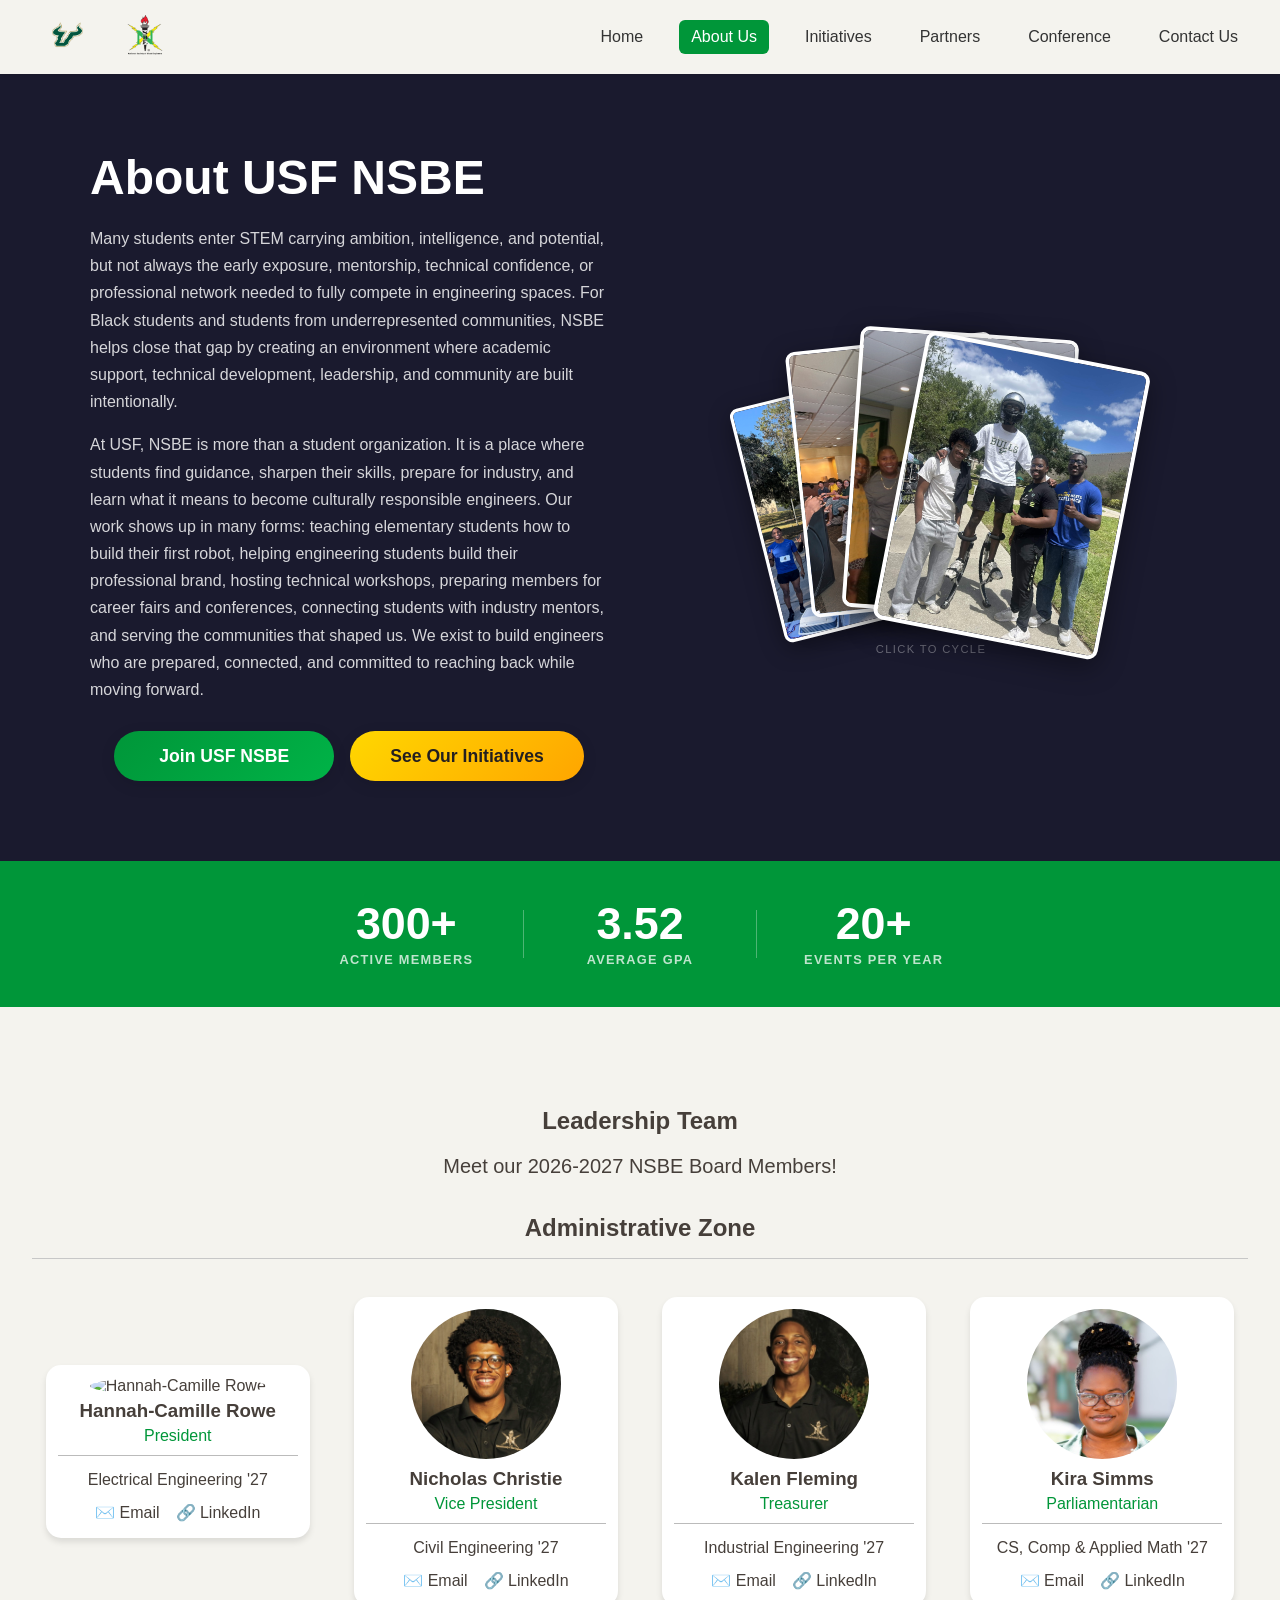
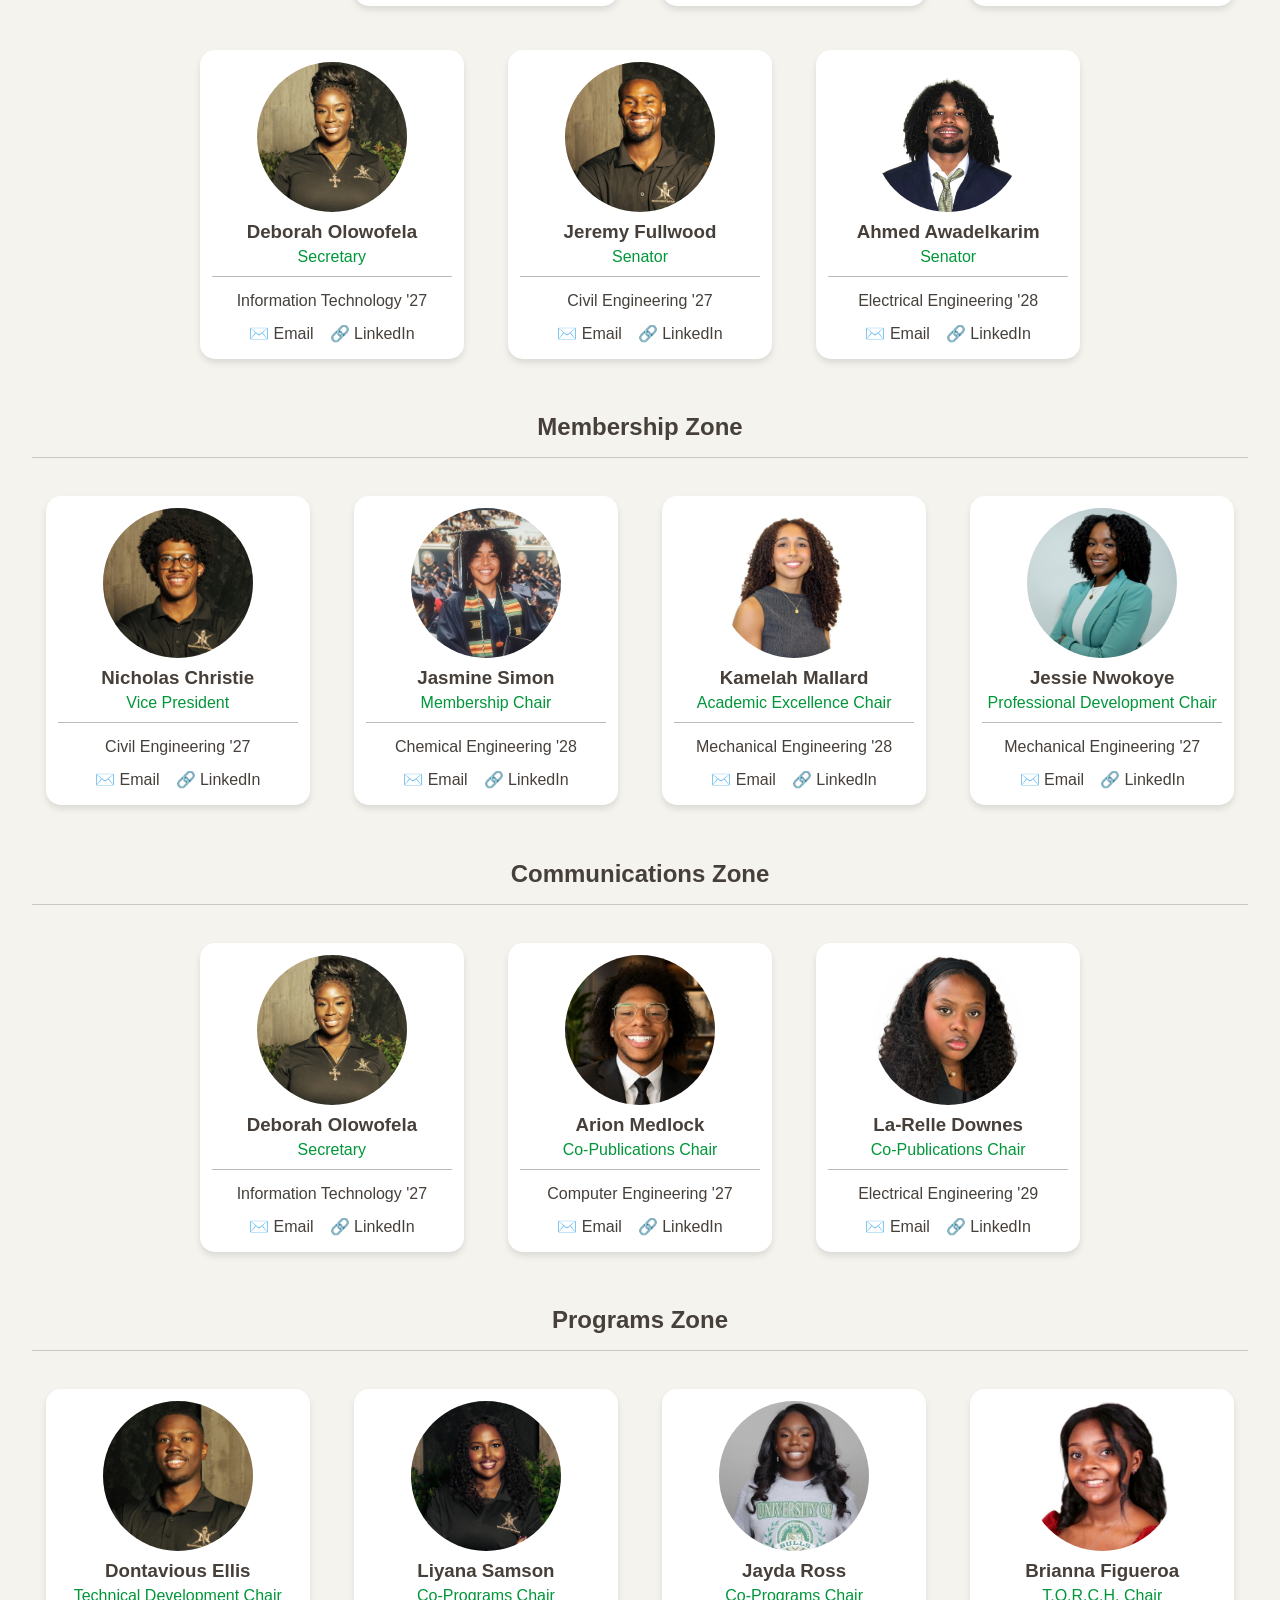
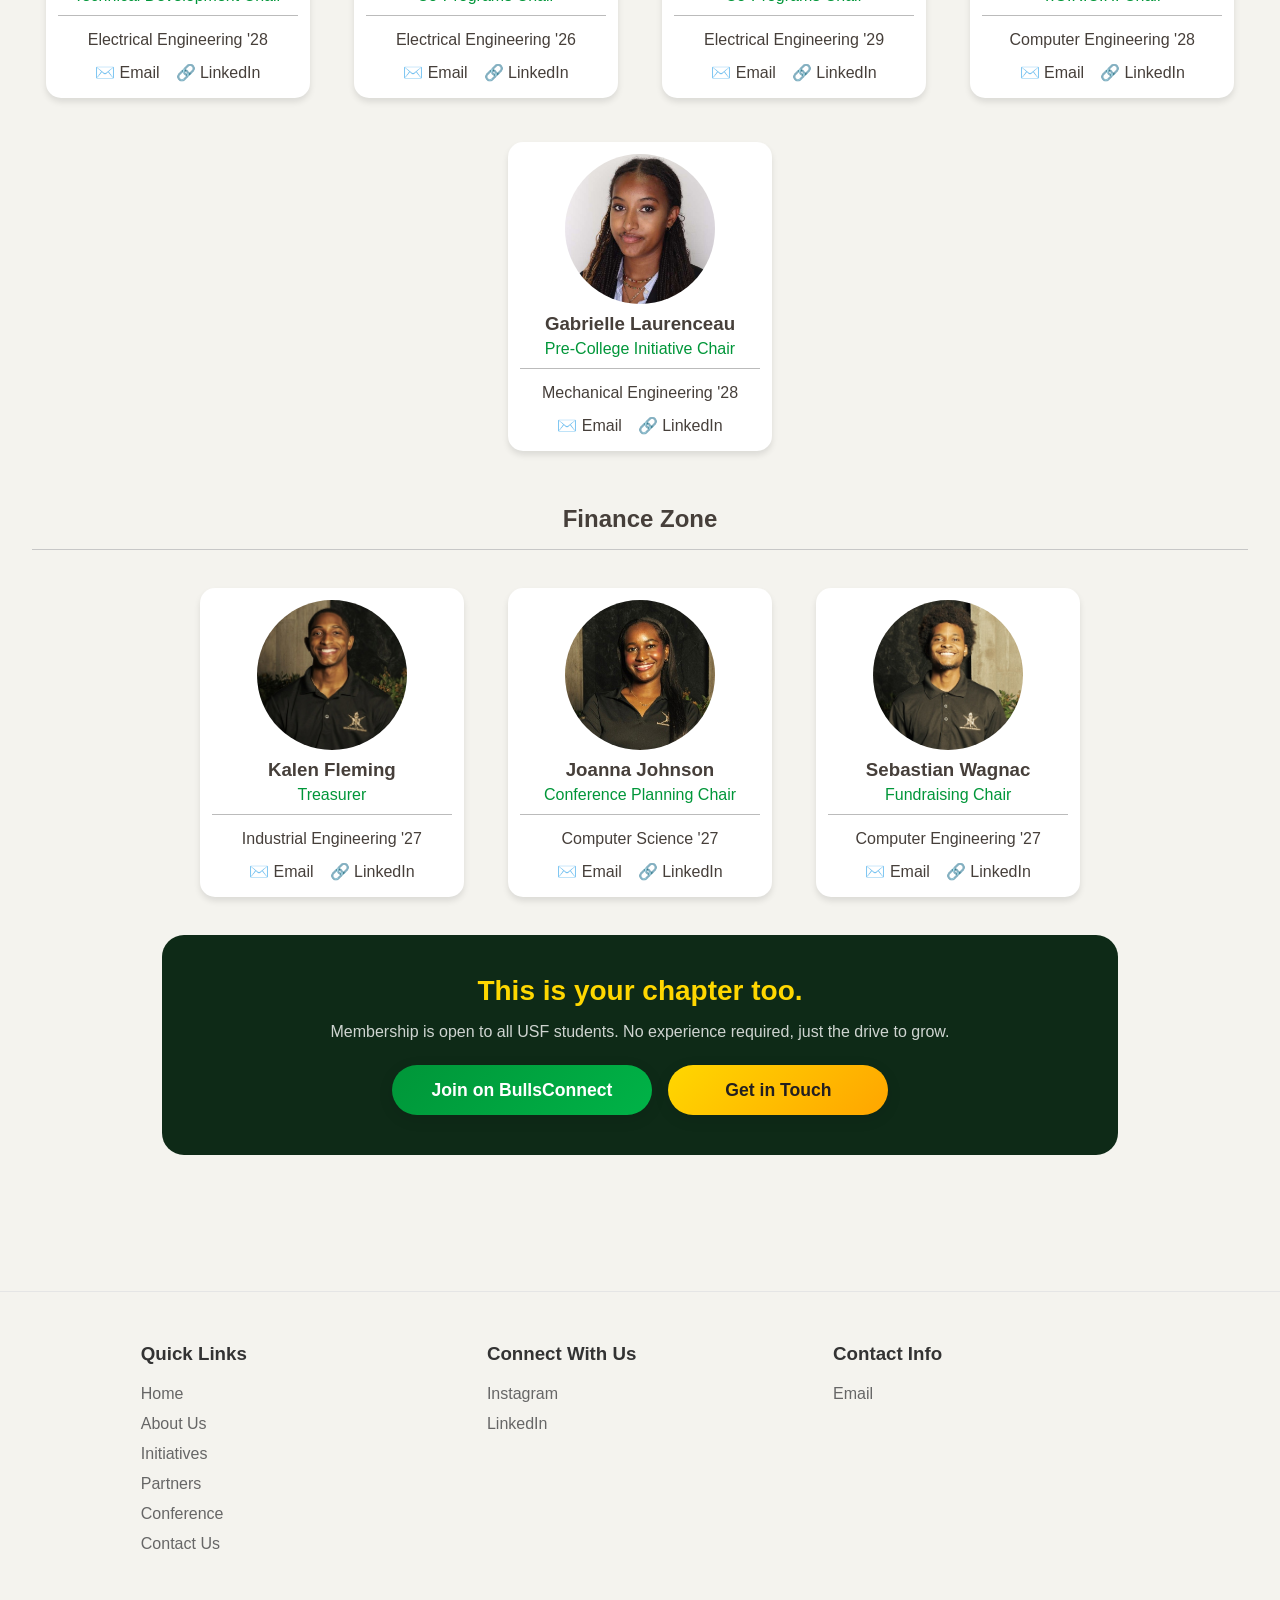
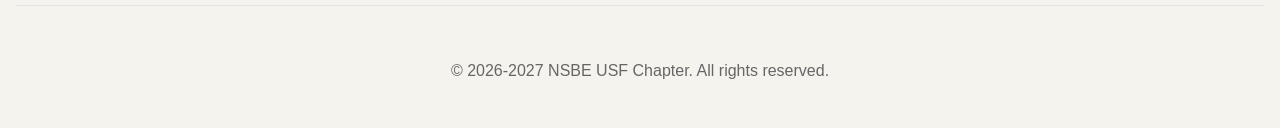
==== commit 3fa85767: "Cleaner animation, headshots finalized, updated sponsorship packet" ====
--- a/about/index.html
+++ b/about/index.html
@@ -20,6 +20,7 @@
     <meta property="og:site_name" content="USF NSBE">
     
     <link rel="stylesheet" href="../css/style.css">
+    <link rel="stylesheet" href="../css/animations.css">
     <link rel="icon" href="../images/nsbelogo.png">
     <link rel="canonical" href="https://www.usfnsbe.com/about/">
 </head>
@@ -228,7 +229,7 @@
                     </div>
                     <div class="team-member">
                         <div class="member-image">
-                            <img src="images/eg_profile.png" alt="Ahmed Awadelkarim" class="member-img" loading="lazy">
+                            <img src="images/ahmed.jpeg" alt="Ahmed Awadelkarim" class="member-img" loading="lazy">
                         </div>
                         <div class="member-info">
                             <h3 class="member-name">Ahmed Awadelkarim</h3>
@@ -344,7 +345,7 @@
                     </div>
                     <div class="team-member">
                         <div class="member-image">
-                            <img src="images/eg_profile.png" alt="Arion Medlock" class="member-img" loading="lazy">
+                            <img src="images/arion.jpg" alt="Arion Medlock" class="member-img" loading="lazy">
                         </div>
                         <div class="member-info">
                             <h3 class="member-name">Arion Medlock</h3>
@@ -456,7 +457,7 @@
                     </div>
                     <div class="team-member">
                         <div class="member-image">
-                            <img src="images/eg_profile.png" alt="Gabrielle Laurenceau" class="member-img" loading="lazy">
+                            <img src="images/gabrielle.jpg" alt="Gabrielle Laurenceau" class="member-img" loading="lazy">
                         </div>
                         <div class="member-info">
                             <h3 class="member-name">Gabrielle Laurenceau</h3>
--- a/css/style.css
+++ b/css/style.css
@@ -749,12 +749,15 @@
 /* About Page: Get Involved CTA Banner */
 .about-cta-banner {
     background: #0e2a17;
-    padding: 4rem 6%;
+    padding: 2.5rem 3rem;
     text-align: center;
+    border-radius: 22px;
+    max-width: 860px;
+    margin: 2rem auto 3.5rem;
 }
 
 .about-cta-inner {
-    max-width: 680px;
+    max-width: 640px;
     margin: 0 auto;
 }
 
@@ -1472,7 +1475,7 @@
 /* Contact Page Styling Start */
 
 .contacts-section {
-    min-height: 100vh;
+    padding-bottom: 1rem;
 }
 
 .socials-section {
@@ -2606,10 +2609,203 @@
     .indicator.active { width: 24px; }
 }
 
+/* ===========================
+   MOBILE FIXES
+   =========================== */
+
+/* Hero CTA buttons: keep compact on small screens */
+@media (max-width: 600px) {
+    .hero-cta {
+        flex: 0 1 auto;
+        max-width: none;
+        padding: 0.55rem 1.1rem;
+        font-size: 0.875rem;
+        min-width: unset;
+    }
+    .hero-cta-group {
+        flex-direction: row;
+        flex-wrap: wrap;
+        justify-content: center;
+        gap: 0.5rem;
+    }
+}
+
+/* Conference: responsive map + text + FAQ */
+@media (max-width: 640px) {
+    .conference-highlight {
+        gap: 2rem;
+        padding: 0 1rem;
+    }
+    .conference-highlight-text {
+        width: 100%;
+    }
+    .conference-map {
+        width: 100%;
+        max-width: 100%;
+        height: 260px;
+    }
+    .conference-highlight-inner-container {
+        width: 100%;
+    }
+    .faq-accordion {
+        width: 94%;
+    }
+    .support-container {
+        width: 94%;
+    }
+}
+
+/* Sponsors: tier cards full-width on small screens */
+@media (max-width: 500px) {
+    .tier-card {
+        width: 90vw;
+        max-width: 360px;
+    }
+}
+
+/* About: team member cards comfortable on small screens */
+@media (max-width: 400px) {
+    .team-member {
+        width: 90vw;
+        max-width: 280px;
+    }
+    .zone {
+        gap: 1rem;
+    }
+}
+
+/* ===========================
+   MOBILE FIXES
+   =========================== */
+
+/* Hero CTA buttons: keep compact on small screens */
+@media (max-width: 600px) {
+    .hero-cta {
+        flex: 0 1 auto;
+        max-width: none;
+        padding: 0.55rem 1.1rem;
+        font-size: 0.875rem;
+        min-width: unset;
+    }
+    .hero-cta-group {
+        flex-direction: row;
+        flex-wrap: wrap;
+        justify-content: center;
+        gap: 0.5rem;
+    }
+}
+
+/* Conference: responsive map, text, FAQ */
+@media (max-width: 640px) {
+    .conference-highlight {
+        gap: 2rem;
+        padding: 0 1rem;
+    }
+    .conference-highlight-text {
+        width: 100%;
+    }
+    .conference-map {
+        width: 100%;
+        max-width: 100%;
+        height: 260px;
+    }
+    .conference-highlight-inner-container {
+        width: 100%;
+    }
+    .faq-accordion {
+        width: 94%;
+    }
+    .support-container {
+        width: 94%;
+    }
+}
+
+/* Sponsors: tier cards on small screens */
+@media (max-width: 500px) {
+    .tier-card {
+        width: 90vw;
+        max-width: 360px;
+    }
+}
+
+/* About: team member cards on very small screens */
+@media (max-width: 400px) {
+    .team-member {
+        width: 90vw;
+        max-width: 280px;
+    }
+    .zone {
+        gap: 1rem;
+    }
+}
+
+/* Header: tighten padding on small screens */
 @media (max-width: 480px) {
-    .carousel-slide img { height: 280px; }
-    .carousel-caption h3 { font-size: 1.3rem; }
-    .carousel-caption p { font-size: 0.9rem; }
-    .carousel-section .section-title { font-size: 1.75rem; }
-}
-
+    header {
+        padding: 12px 16px;
+    }
+    .logo img {
+        height: 32px;
+        margin-right: 10px;
+    }
+}
+
+/* ===========================
+   MOBILE HERO: text below image
+   =========================== */
+@media (max-width: 768px) {
+    /* Stack: image on top, glass card becomes a solid block below */
+    .hero-image-container {
+        display: flex;
+        flex-direction: column;
+    }
+
+    .hero-image-container > img:first-child {
+        height: 52vh;
+        max-height: 52vh;
+        width: 100%;
+        object-fit: cover;
+        object-position: center 25%;
+    }
+
+    .hero-overlay {
+        position: relative;
+        top: auto;
+        left: auto;
+        width: 100%;
+        height: auto;
+        background: #0e2a17;
+        padding: 2rem 6% 2.5rem;
+        align-items: flex-start;
+        justify-content: flex-start;
+        text-align: left;
+    }
+
+    /* Remove glass effect — text is on a solid dark bg now */
+    .hero-glass-card {
+        background: none;
+        backdrop-filter: none;
+        -webkit-backdrop-filter: none;
+        border: none;
+        border-radius: 0;
+        padding: 0;
+        max-width: 100%;
+    }
+
+    .hero-title {
+        font-size: clamp(1.9rem, 7vw, 2.6rem);
+        text-shadow: none;
+        color: #ffffff;
+    }
+
+    .hero-subtitle {
+        font-size: 1rem;
+        text-shadow: none;
+        color: rgba(255, 255, 255, 0.85);
+        max-width: 100%;
+    }
+
+    .hero-cta-group {
+        justify-content: flex-start;
+    }
+}
--- a/css/animations.css
+++ b/css/animations.css
@@ -0,0 +1,341 @@
+/* ============================================================
+   PAGE TRANSITIONS — Cross-document fade (Chrome 126+/Safari 18+)
+   ============================================================ */
+@view-transition { navigation: auto; }
+
+@keyframes vt-fade-out { to { opacity: 0; } }
+@keyframes vt-fade-in  { from { opacity: 0; } }
+
+::view-transition-old(root) { animation: 0.22s ease-in  vt-fade-out both; }
+::view-transition-new(root) { animation: 0.32s ease-out vt-fade-in  both; }
+
+/* ============================================================
+   HERO ENTRANCE — fires on page load, no JS needed
+   ============================================================ */
+@keyframes hero-title-in {
+    from { opacity: 0; transform: translateY(28px); }
+    to   { opacity: 1; transform: translateY(0); }
+}
+@keyframes hero-sub-in {
+    from { opacity: 0; transform: translateY(20px); }
+    to   { opacity: 1; transform: translateY(0); }
+}
+@keyframes hero-cta-in {
+    from { opacity: 0; transform: translateY(16px); }
+    to   { opacity: 1; transform: translateY(0); }
+}
+
+.hero-title    { animation: hero-title-in 0.8s cubic-bezier(0.16, 1, 0.3, 1) 0.15s both; }
+.hero-subtitle { animation: hero-sub-in   0.8s cubic-bezier(0.16, 1, 0.3, 1) 0.35s both; }
+.hero-cta-group { animation: hero-cta-in  0.8s cubic-bezier(0.16, 1, 0.3, 1) 0.55s both; }
+
+/* ============================================================
+   HEADER SCROLL STATE
+   ============================================================ */
+header {
+    transition: background 0.35s ease, box-shadow 0.35s ease, backdrop-filter 0.35s ease;
+}
+header.header--scrolled {
+    background: rgba(14, 42, 23, 0.97) !important;
+    box-shadow: 0 2px 24px rgba(0,0,0,0.18);
+}
+
+/* ============================================================
+   SCROLL REVEAL — directional variant system
+   All hidden states share transition; visible state clears all
+   ============================================================ */
+.sr-up,
+.sr-left,
+.sr-right,
+.sr-scale,
+.sr-fade {
+    transition:
+        opacity  0.65s cubic-bezier(0.16, 1, 0.3, 1),
+        transform 0.65s cubic-bezier(0.16, 1, 0.3, 1);
+    will-change: opacity, transform;
+}
+
+.sr-up    { opacity: 0; transform: translateY(40px); }
+.sr-left  { opacity: 0; transform: translateX(-50px); }
+.sr-right { opacity: 0; transform: translateX(50px); }
+.sr-scale { opacity: 0; transform: scale(0.88) translateY(20px); }
+.sr-fade  { opacity: 0; transform: none; }
+
+/* Revealed state — same for all directions */
+.sr-visible {
+    opacity: 1 !important;
+    transform: none !important;
+}
+
+/* Legacy alias so existing selectors still work */
+.sr-hidden { opacity: 0; transform: translateY(36px);
+    transition: opacity 0.65s cubic-bezier(0.16, 1, 0.3, 1),
+                transform 0.65s cubic-bezier(0.16, 1, 0.3, 1); }
+
+/* ============================================================
+   STAT COUNTER ANIMATION
+   ============================================================ */
+@keyframes count-up-tick {
+    from { opacity: 0; transform: translateY(12px); }
+    to   { opacity: 1; transform: translateY(0); }
+}
+.stat-number.counting {
+    animation: count-up-tick 0.4s ease both;
+}
+
+/* ============================================================
+   HOVER MICRO-INTERACTIONS
+   ============================================================ */
+
+/* Practice cards lift */
+.practice-card {
+    transition: transform 0.3s cubic-bezier(0.16, 1, 0.3, 1),
+                box-shadow 0.3s ease;
+}
+.practice-card:hover {
+    transform: translateY(-6px);
+    box-shadow: 0 16px 40px rgba(0, 0, 0, 0.13);
+}
+
+/* Tier cards lift */
+.tier-card {
+    transition: transform 0.3s cubic-bezier(0.16, 1, 0.3, 1),
+                box-shadow 0.3s ease;
+}
+.tier-card:hover {
+    transform: translateY(-5px);
+    box-shadow: 0 14px 36px rgba(0, 0, 0, 0.12);
+}
+
+/* Featured initiative cards */
+.featured-initiative-card {
+    transition: transform 0.3s cubic-bezier(0.16, 1, 0.3, 1),
+                box-shadow 0.3s ease;
+}
+.featured-initiative-card:hover {
+    transform: translateY(-5px);
+    box-shadow: 0 14px 36px rgba(0, 0, 0, 0.11);
+}
+
+/* Social items pop */
+.social-item,
+.home-social-item {
+    transition: transform 0.25s cubic-bezier(0.16, 1, 0.3, 1),
+                box-shadow 0.25s ease;
+}
+.social-item:hover,
+.home-social-item:hover {
+    transform: translateY(-4px) scale(1.04);
+    box-shadow: 0 10px 28px rgba(0, 0, 0, 0.12);
+}
+
+/* Sponsor logos breathe */
+.sponsor-logo {
+    transition: transform 0.3s ease, filter 0.3s ease, opacity 0.3s ease;
+    filter: grayscale(20%);
+    opacity: 0.85;
+}
+.sponsor-logo:hover {
+    transform: scale(1.08);
+    filter: grayscale(0%);
+    opacity: 1;
+}
+
+/* Partner logos same */
+.partner-logo-item img {
+    transition: transform 0.3s ease, filter 0.3s ease, opacity 0.3s ease;
+    filter: grayscale(15%);
+    opacity: 0.8;
+}
+.partner-logo-item img:hover {
+    transform: scale(1.07);
+    filter: grayscale(0%);
+    opacity: 1;
+}
+
+/* Team member cards */
+.team-member {
+    transition: transform 0.3s cubic-bezier(0.16, 1, 0.3, 1),
+                box-shadow 0.3s ease;
+}
+.team-member:hover {
+    transform: translateY(-4px);
+    box-shadow: 0 12px 32px rgba(0, 0, 0, 0.1);
+}
+
+/* ============================================================
+   SECTION HEADER ACCENT LINE — expands on reveal
+   ============================================================ */
+@keyframes rule-expand {
+    from { transform: scaleX(0); }
+    to   { transform: scaleX(1); }
+}
+.sr-visible .section-rule,
+.section-rule.sr-visible {
+    animation: rule-expand 0.6s cubic-bezier(0.16, 1, 0.3, 1) 0.2s both;
+}
+
+/* ============================================================
+   PACKET EMBED DECK
+   ============================================================ */
+.packet-embed-section {
+    padding: 5rem 2rem 4rem;
+    background: #f7f8f9;
+    text-align: center;
+}
+.packet-embed-label {
+    display: inline-block;
+    font-size: 0.72rem;
+    font-weight: 700;
+    letter-spacing: 0.18em;
+    text-transform: uppercase;
+    color: #009639;
+    margin-bottom: 0.6rem;
+}
+.packet-embed-title {
+    font-size: clamp(1.6rem, 3vw, 2.2rem);
+    font-weight: 800;
+    color: #0e2a17;
+    margin: 0 0 0.5rem;
+}
+.packet-embed-sub {
+    font-size: 1rem;
+    color: #555;
+    margin-bottom: 2.5rem;
+}
+
+/* Deck wrapper */
+.packet-deck-wrap {
+    display: flex;
+    justify-content: center;
+    padding: 2rem 0 3rem;
+}
+.packet-deck {
+    position: relative;
+    width: min(780px, 92vw);
+    aspect-ratio: 16/10;
+    cursor: pointer;
+}
+
+/* Shadow cards — stack behind the front card */
+.packet-card {
+    position: absolute;
+    inset: 0;
+    border-radius: 10px;
+    background: #fff;
+    box-shadow: 0 6px 28px rgba(0,0,0,0.12);
+}
+.packet-card--shadow3 {
+    transform: rotate(-3.5deg) translate(-6px, 6px);
+    background: #e8f5ee;
+    opacity: 0.6;
+    transition: transform 0.45s cubic-bezier(0.16, 1, 0.3, 1);
+}
+.packet-card--shadow2 {
+    transform: rotate(-1.8deg) translate(-3px, 3px);
+    background: #d4eddd;
+    opacity: 0.75;
+    transition: transform 0.4s cubic-bezier(0.16, 1, 0.3, 1) 0.04s;
+}
+.packet-card--shadow1 {
+    transform: rotate(-0.6deg) translate(-1px, 1px);
+    background: #f0f9f3;
+    opacity: 0.9;
+    transition: transform 0.35s cubic-bezier(0.16, 1, 0.3, 1) 0.06s;
+}
+
+/* Fan out on hover */
+.packet-deck:hover .packet-card--shadow3 { transform: rotate(-6deg) translate(-12px, 10px); }
+.packet-deck:hover .packet-card--shadow2 { transform: rotate(-3deg) translate(-6px, 5px); }
+.packet-deck:hover .packet-card--shadow1 { transform: rotate(-1deg) translate(-2px, 2px); }
+
+/* Front card — contains the iframe */
+.packet-card--front {
+    position: absolute;
+    inset: 0;
+    overflow: hidden;
+    border-radius: 10px;
+    box-shadow: 0 12px 40px rgba(0,0,0,0.18);
+    transition: transform 0.4s cubic-bezier(0.16, 1, 0.3, 1), box-shadow 0.4s ease;
+    transform: rotate(0deg);
+}
+.packet-deck:hover .packet-card--front {
+    transform: translateY(-4px) scale(1.01);
+    box-shadow: 0 20px 56px rgba(0,0,0,0.22);
+}
+.packet-card--front iframe {
+    width: 100%;
+    height: 100%;
+    border: none;
+    display: block;
+    pointer-events: auto;
+}
+
+/* Overlay with open button */
+.packet-card-overlay {
+    position: absolute;
+    bottom: 0;
+    left: 0;
+    right: 0;
+    padding: 0.75rem 1.25rem;
+    background: linear-gradient(to top, rgba(14,42,23,0.85) 0%, transparent 100%);
+    display: flex;
+    justify-content: flex-end;
+    pointer-events: none;
+}
+.packet-fullscreen-btn {
+    pointer-events: auto;
+    font-size: 0.8rem;
+    font-weight: 600;
+    color: #fff;
+    text-decoration: none;
+    background: rgba(255,255,255,0.15);
+    padding: 0.35rem 0.85rem;
+    border-radius: 20px;
+    border: 1px solid rgba(255,255,255,0.3);
+    backdrop-filter: blur(6px);
+    transition: background 0.2s ease;
+}
+.packet-fullscreen-btn:hover {
+    background: rgba(255,255,255,0.28);
+}
+
+/* ============================================================
+   BIGGER DOWNLOAD BUTTON
+   ============================================================ */
+.button--xl {
+    font-size: 1.05rem !important;
+    padding: 1rem 2.2rem !important;
+    letter-spacing: 0.04em;
+    box-shadow: 0 4px 20px rgba(0, 150, 57, 0.3);
+    transition: transform 0.25s ease, box-shadow 0.25s ease, background 0.2s ease !important;
+}
+.button--xl:hover {
+    transform: translateY(-2px);
+    box-shadow: 0 8px 28px rgba(0, 150, 57, 0.38);
+}
+
+/* ============================================================
+   AtkinsRéalis text logo sizing fix
+   ============================================================ */
+.sponsor-logo--text {
+    height: 60px !important;
+    width: auto;
+}
+
+/* ============================================================
+   REDUCED MOTION — disable everything
+   ============================================================ */
+@media (prefers-reduced-motion: reduce) {
+    ::view-transition-old(root),
+    ::view-transition-new(root)   { animation: none; }
+    .sr-up, .sr-left, .sr-right,
+    .sr-scale, .sr-fade, .sr-hidden { transition: none; }
+    .hero-title, .hero-subtitle,
+    .hero-cta-group                 { animation: none; opacity: 1; transform: none; }
+    .practice-card:hover,
+    .tier-card:hover,
+    .featured-initiative-card:hover,
+    .social-item:hover,
+    .home-social-item:hover         { transform: none; }
+}
